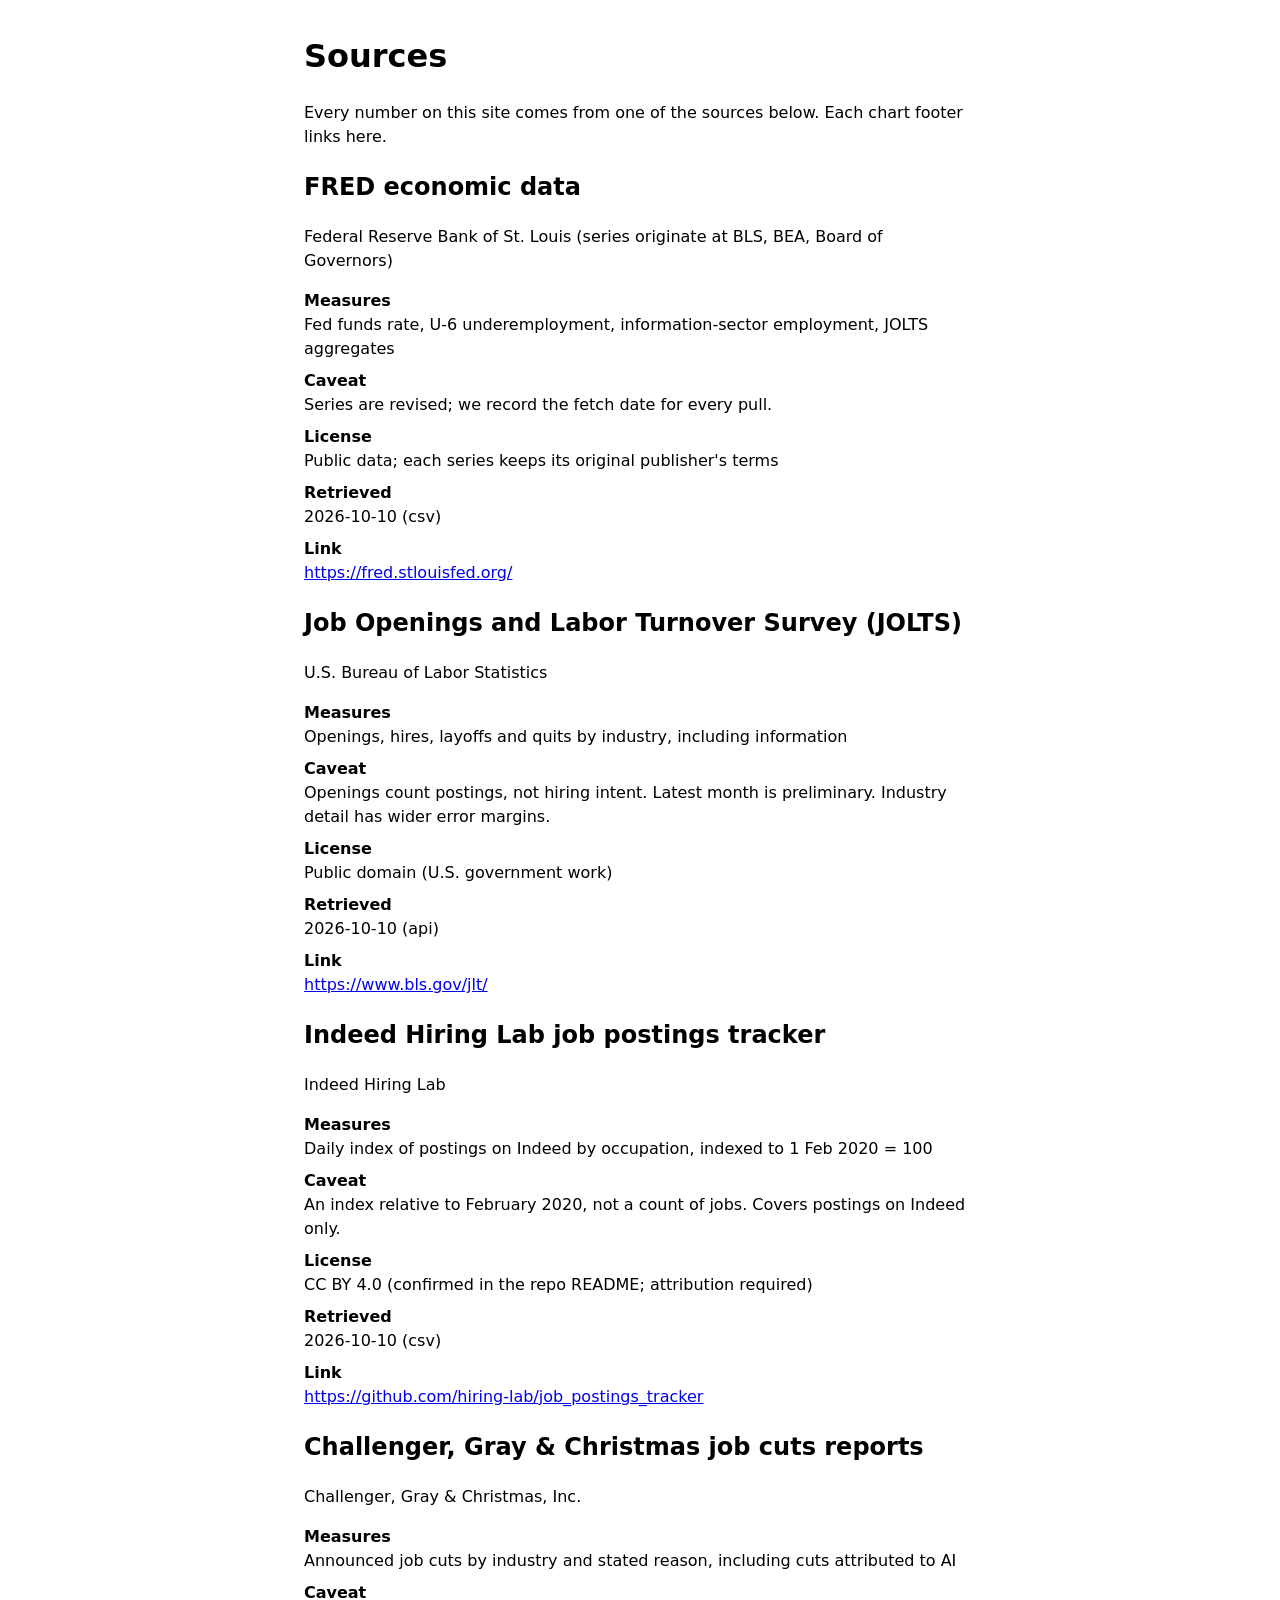
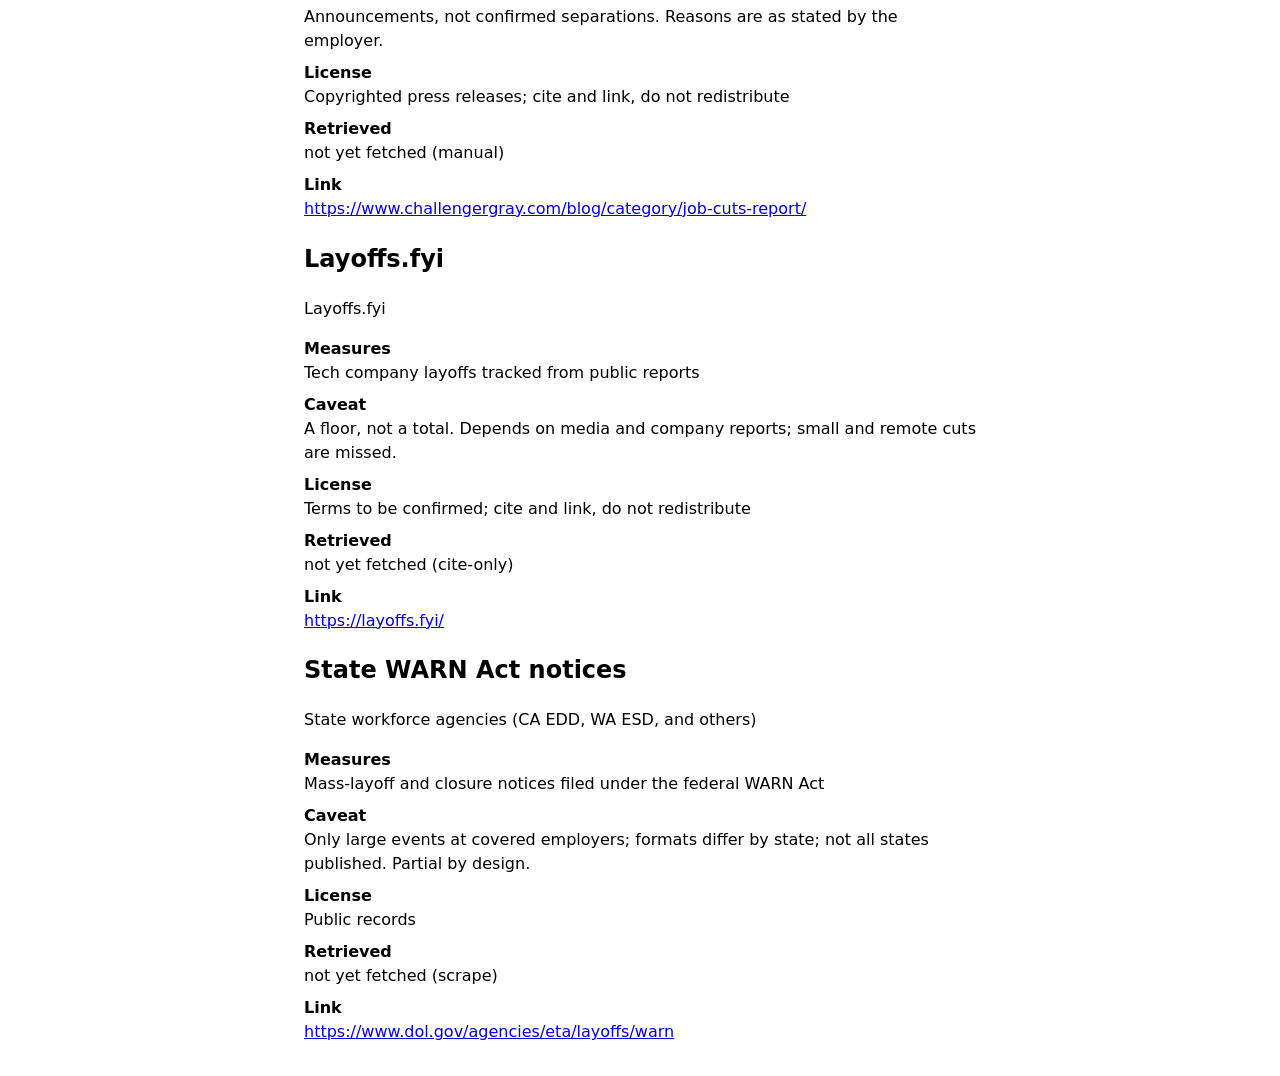
==== site/sources.html @ e529e1a3 "Scaffold project: source registry, fetchers for FRED/BLS/Indeed, sources page builder Co-Authored-By" ====
<!doctype html>
<html lang="en"><head><meta charset="utf-8"><meta name="viewport" content="width=device-width,initial-scale=1">
<title>Sources</title><link rel="stylesheet" href="assets/style.css"></head>
<body><main><h1>Sources</h1>
<p>Every number on this site comes from one of the sources below. Each chart footer links here.</p>
<article id="fred">
  <h2>FRED economic data</h2>
  <p class="pub">Federal Reserve Bank of St. Louis (series originate at BLS, BEA, Board of Governors)</p>
  <dl>
    <dt>Measures</dt><dd>Fed funds rate, U-6 underemployment, information-sector employment, JOLTS aggregates</dd>
    <dt>Caveat</dt><dd>Series are revised; we record the fetch date for every pull.</dd>
    <dt>License</dt><dd>Public data; each series keeps its original publisher&#x27;s terms</dd>
    <dt>Retrieved</dt><dd>2026-10-10 (csv)</dd>
    <dt>Link</dt><dd><a href="https://fred.stlouisfed.org/">https://fred.stlouisfed.org/</a></dd>
  </dl>
</article><article id="bls_jolts">
  <h2>Job Openings and Labor Turnover Survey (JOLTS)</h2>
  <p class="pub">U.S. Bureau of Labor Statistics</p>
  <dl>
    <dt>Measures</dt><dd>Openings, hires, layoffs and quits by industry, including information</dd>
    <dt>Caveat</dt><dd>Openings count postings, not hiring intent. Latest month is preliminary. Industry detail has wider error margins.</dd>
    <dt>License</dt><dd>Public domain (U.S. government work)</dd>
    <dt>Retrieved</dt><dd>2026-10-10 (api)</dd>
    <dt>Link</dt><dd><a href="https://www.bls.gov/jlt/">https://www.bls.gov/jlt/</a></dd>
  </dl>
</article><article id="indeed_hl">
  <h2>Indeed Hiring Lab job postings tracker</h2>
  <p class="pub">Indeed Hiring Lab</p>
  <dl>
    <dt>Measures</dt><dd>Daily index of postings on Indeed by occupation, indexed to 1 Feb 2020 = 100</dd>
    <dt>Caveat</dt><dd>An index relative to February 2020, not a count of jobs. Covers postings on Indeed only.</dd>
    <dt>License</dt><dd>CC BY 4.0 (confirmed in the repo README; attribution required)</dd>
    <dt>Retrieved</dt><dd>2026-10-10 (csv)</dd>
    <dt>Link</dt><dd><a href="https://github.com/hiring-lab/job_postings_tracker">https://github.com/hiring-lab/job_postings_tracker</a></dd>
  </dl>
</article><article id="challenger">
  <h2>Challenger, Gray &amp; Christmas job cuts reports</h2>
  <p class="pub">Challenger, Gray &amp; Christmas, Inc.</p>
  <dl>
    <dt>Measures</dt><dd>Announced job cuts by industry and stated reason, including cuts attributed to AI</dd>
    <dt>Caveat</dt><dd>Announcements, not confirmed separations. Reasons are as stated by the employer.</dd>
    <dt>License</dt><dd>Copyrighted press releases; cite and link, do not redistribute</dd>
    <dt>Retrieved</dt><dd>not yet fetched (manual)</dd>
    <dt>Link</dt><dd><a href="https://www.challengergray.com/blog/category/job-cuts-report/">https://www.challengergray.com/blog/category/job-cuts-report/</a></dd>
  </dl>
</article><article id="layoffs_fyi">
  <h2>Layoffs.fyi</h2>
  <p class="pub">Layoffs.fyi</p>
  <dl>
    <dt>Measures</dt><dd>Tech company layoffs tracked from public reports</dd>
    <dt>Caveat</dt><dd>A floor, not a total. Depends on media and company reports; small and remote cuts are missed.</dd>
    <dt>License</dt><dd>Terms to be confirmed; cite and link, do not redistribute</dd>
    <dt>Retrieved</dt><dd>not yet fetched (cite-only)</dd>
    <dt>Link</dt><dd><a href="https://layoffs.fyi/">https://layoffs.fyi/</a></dd>
  </dl>
</article><article id="warn_states">
  <h2>State WARN Act notices</h2>
  <p class="pub">State workforce agencies (CA EDD, WA ESD, and others)</p>
  <dl>
    <dt>Measures</dt><dd>Mass-layoff and closure notices filed under the federal WARN Act</dd>
    <dt>Caveat</dt><dd>Only large events at covered employers; formats differ by state; not all states published. Partial by design.</dd>
    <dt>License</dt><dd>Public records</dd>
    <dt>Retrieved</dt><dd>not yet fetched (scrape)</dd>
    <dt>Link</dt><dd><a href="https://www.dol.gov/agencies/eta/layoffs/warn">https://www.dol.gov/agencies/eta/layoffs/warn</a></dd>
  </dl>
</article>
</main></body></html>
---- site/assets/style.css ----
body{font:16px/1.5 system-ui;max-width:42rem;margin:2rem auto;padding:0 1rem}dt{font-weight:600;margin-top:.5rem}dd{margin:0}
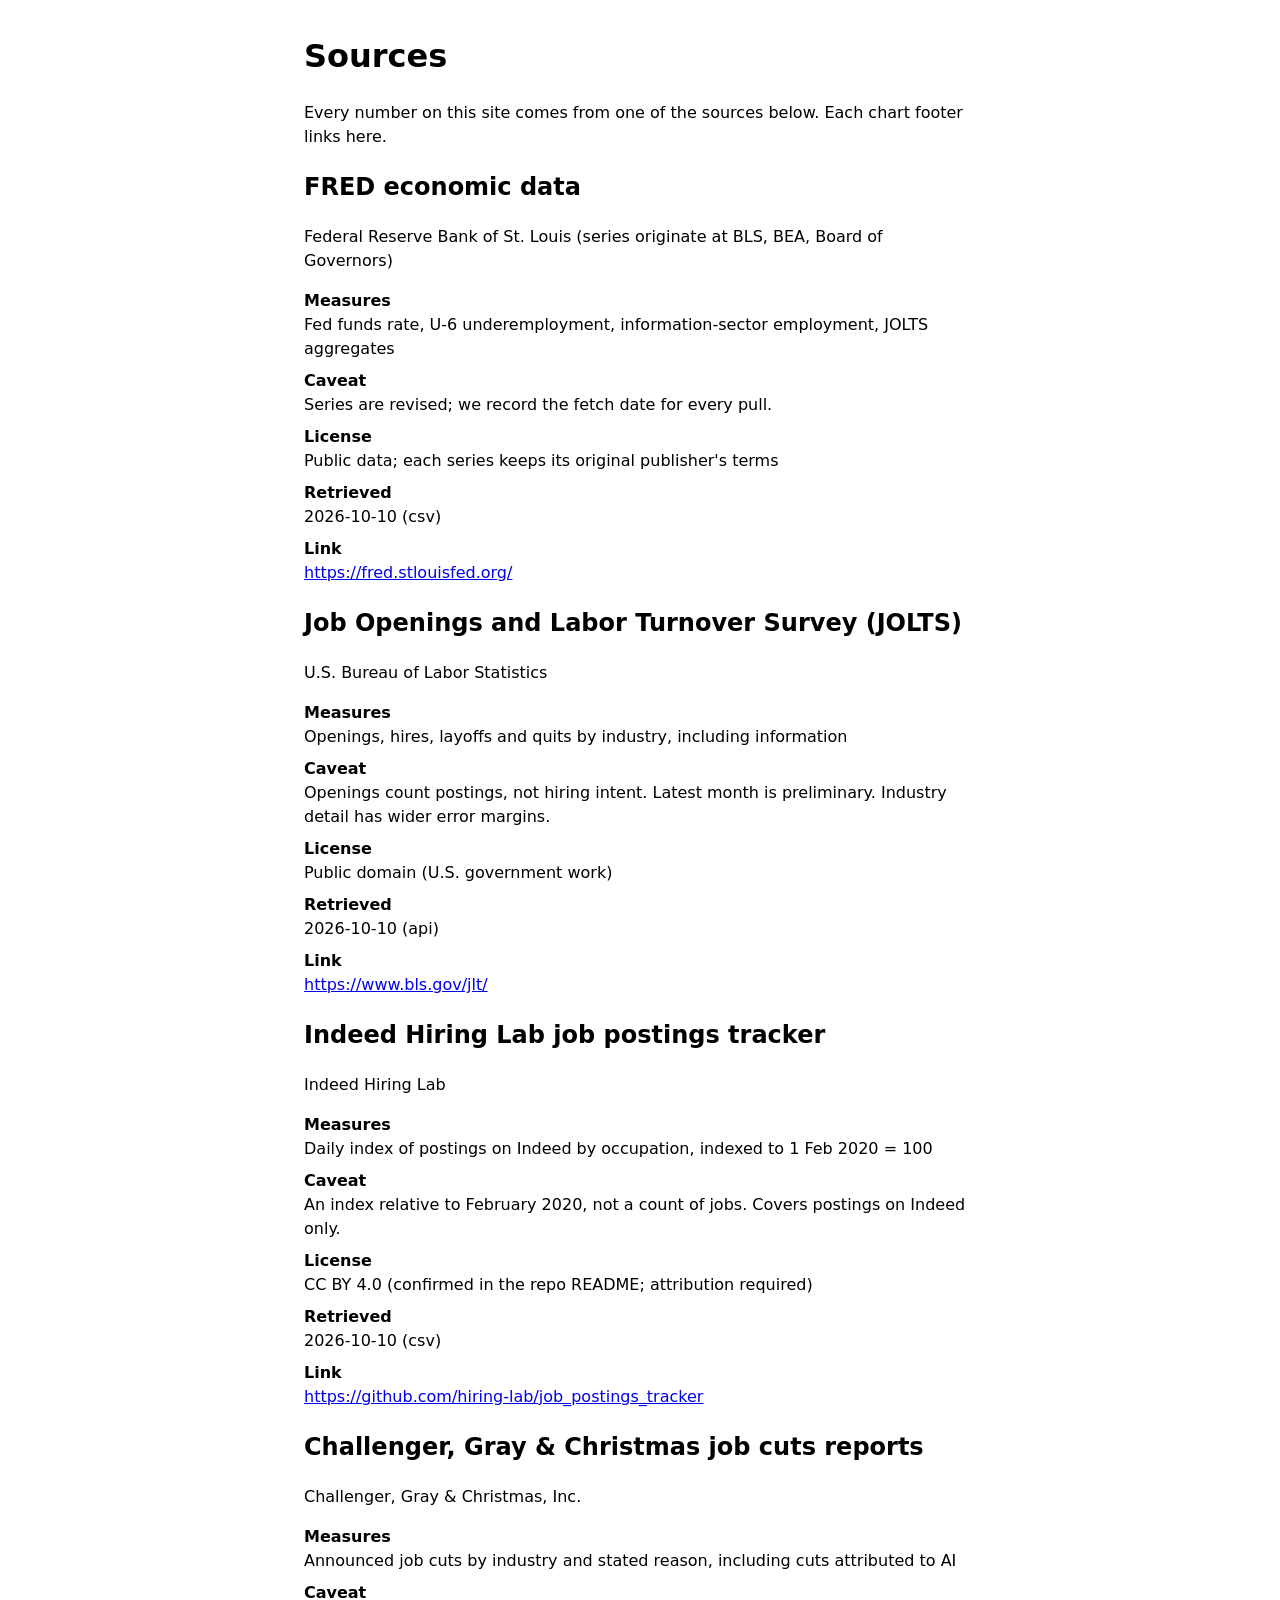
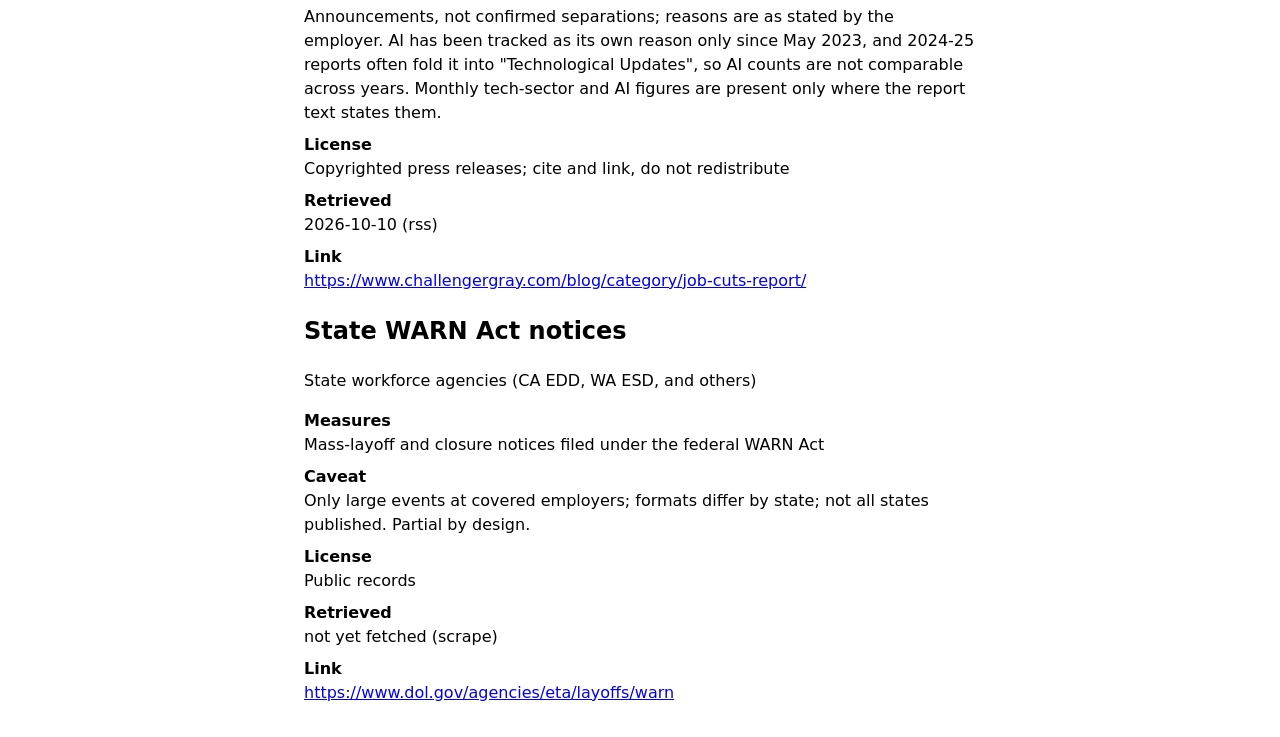
==== commit fce9404f: "Complete Challenger monthly totals 2020-2026, drop Layoffs.fyi Co-Authored-By: Claude Sonnet 5.5 <no" ====
--- a/site/sources.html
+++ b/site/sources.html
@@ -38,20 +38,10 @@
   <p class="pub">Challenger, Gray &amp; Christmas, Inc.</p>
   <dl>
     <dt>Measures</dt><dd>Announced job cuts by industry and stated reason, including cuts attributed to AI</dd>
-    <dt>Caveat</dt><dd>Announcements, not confirmed separations. Reasons are as stated by the employer.</dd>
+    <dt>Caveat</dt><dd>Announcements, not confirmed separations; reasons are as stated by the employer. AI has been tracked as its own reason only since May 2023, and 2024-25 reports often fold it into &quot;Technological Updates&quot;, so AI counts are not comparable across years. Monthly tech-sector and AI figures are present only where the report text states them.</dd>
     <dt>License</dt><dd>Copyrighted press releases; cite and link, do not redistribute</dd>
-    <dt>Retrieved</dt><dd>not yet fetched (manual)</dd>
+    <dt>Retrieved</dt><dd>2026-10-10 (rss)</dd>
     <dt>Link</dt><dd><a href="https://www.challengergray.com/blog/category/job-cuts-report/">https://www.challengergray.com/blog/category/job-cuts-report/</a></dd>
-  </dl>
-</article><article id="layoffs_fyi">
-  <h2>Layoffs.fyi</h2>
-  <p class="pub">Layoffs.fyi</p>
-  <dl>
-    <dt>Measures</dt><dd>Tech company layoffs tracked from public reports</dd>
-    <dt>Caveat</dt><dd>A floor, not a total. Depends on media and company reports; small and remote cuts are missed.</dd>
-    <dt>License</dt><dd>Terms to be confirmed; cite and link, do not redistribute</dd>
-    <dt>Retrieved</dt><dd>not yet fetched (cite-only)</dd>
-    <dt>Link</dt><dd><a href="https://layoffs.fyi/">https://layoffs.fyi/</a></dd>
   </dl>
 </article><article id="warn_states">
   <h2>State WARN Act notices</h2>
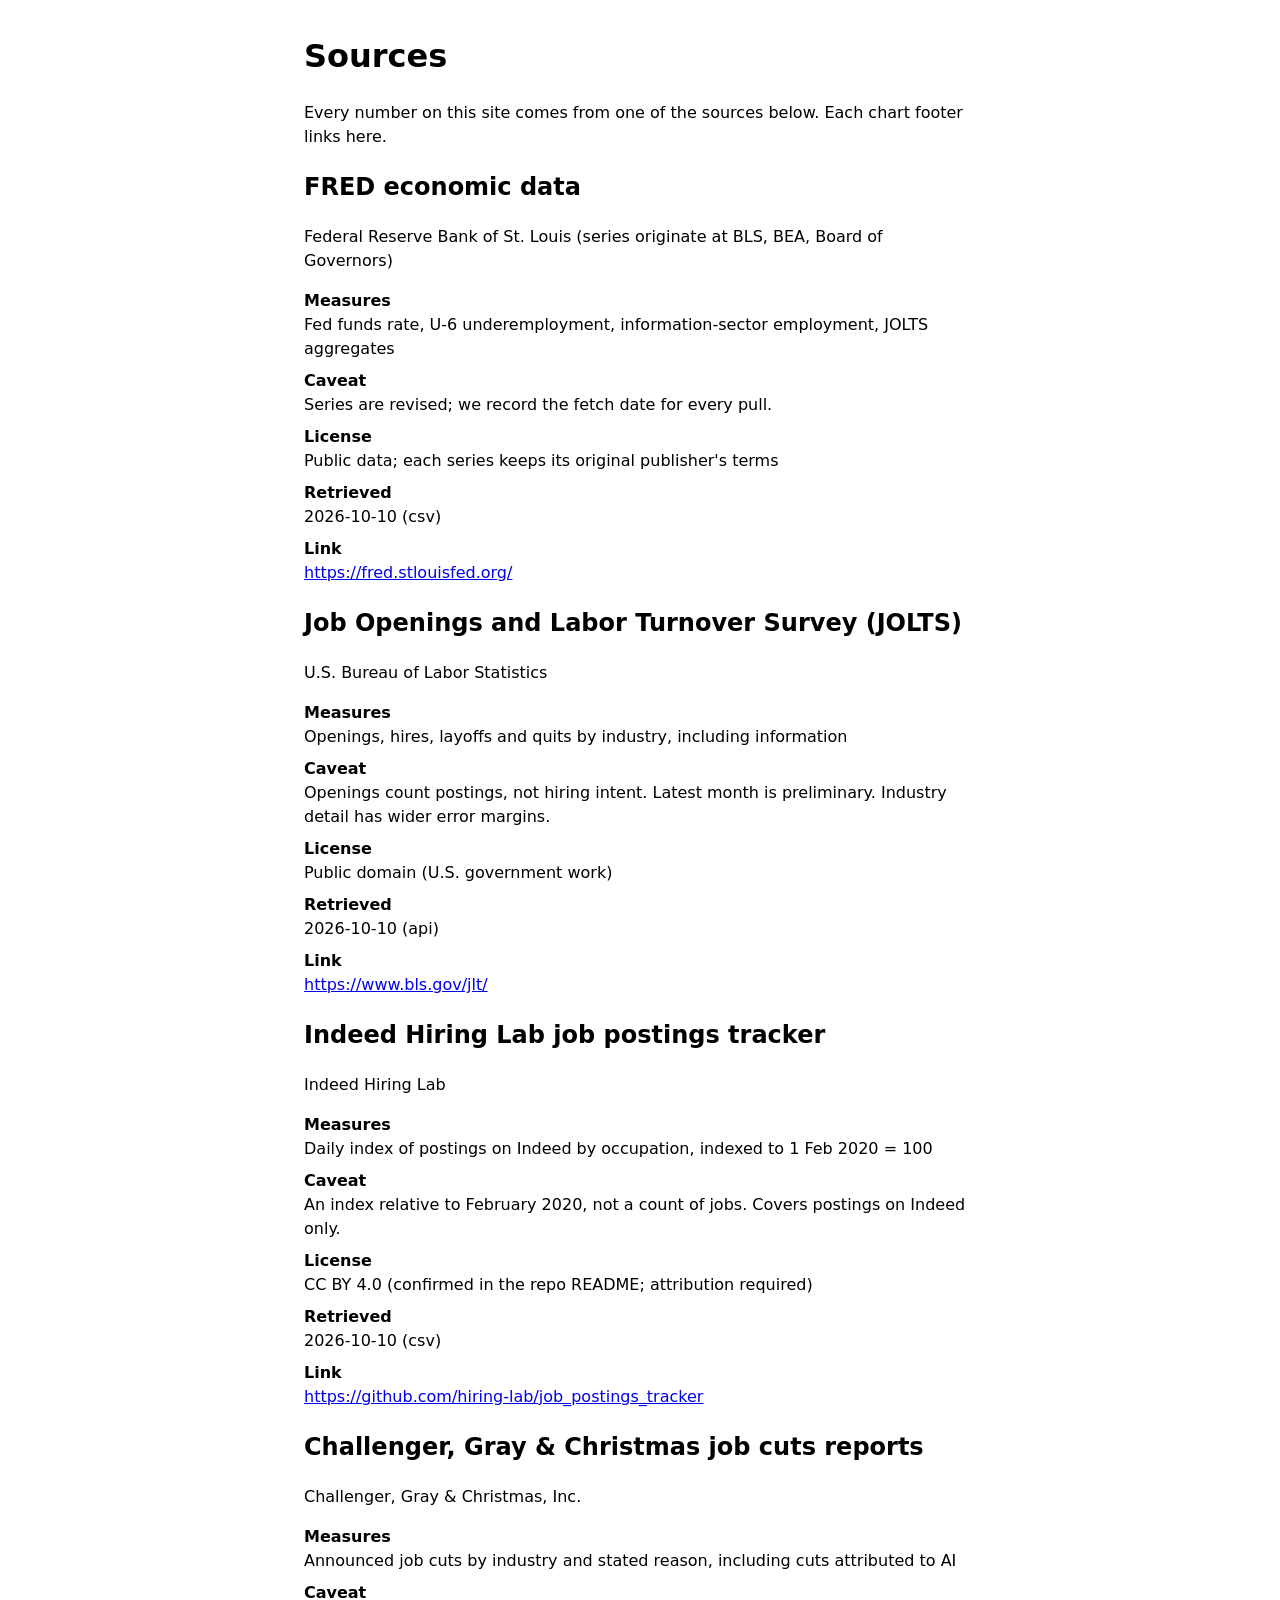
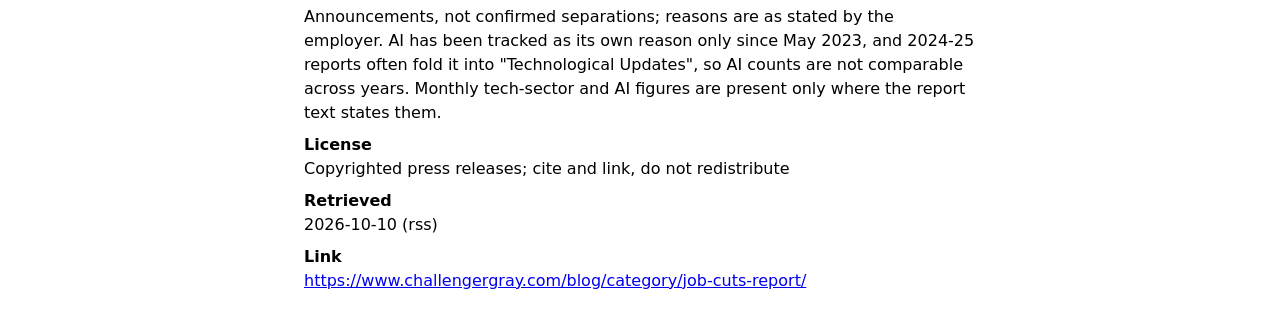
==== commit bd4294f4: "Drop WARN from the registry for now Co-Authored-By: Claude Sonnet 5.5 <noreply@anthropic.com>" ====
--- a/site/sources.html
+++ b/site/sources.html
@@ -43,15 +43,5 @@
     <dt>Retrieved</dt><dd>2026-10-10 (rss)</dd>
     <dt>Link</dt><dd><a href="https://www.challengergray.com/blog/category/job-cuts-report/">https://www.challengergray.com/blog/category/job-cuts-report/</a></dd>
   </dl>
-</article><article id="warn_states">
-  <h2>State WARN Act notices</h2>
-  <p class="pub">State workforce agencies (CA EDD, WA ESD, and others)</p>
-  <dl>
-    <dt>Measures</dt><dd>Mass-layoff and closure notices filed under the federal WARN Act</dd>
-    <dt>Caveat</dt><dd>Only large events at covered employers; formats differ by state; not all states published. Partial by design.</dd>
-    <dt>License</dt><dd>Public records</dd>
-    <dt>Retrieved</dt><dd>not yet fetched (scrape)</dd>
-    <dt>Link</dt><dd><a href="https://www.dol.gov/agencies/eta/layoffs/warn">https://www.dol.gov/agencies/eta/layoffs/warn</a></dd>
-  </dl>
 </article>
 </main></body></html>
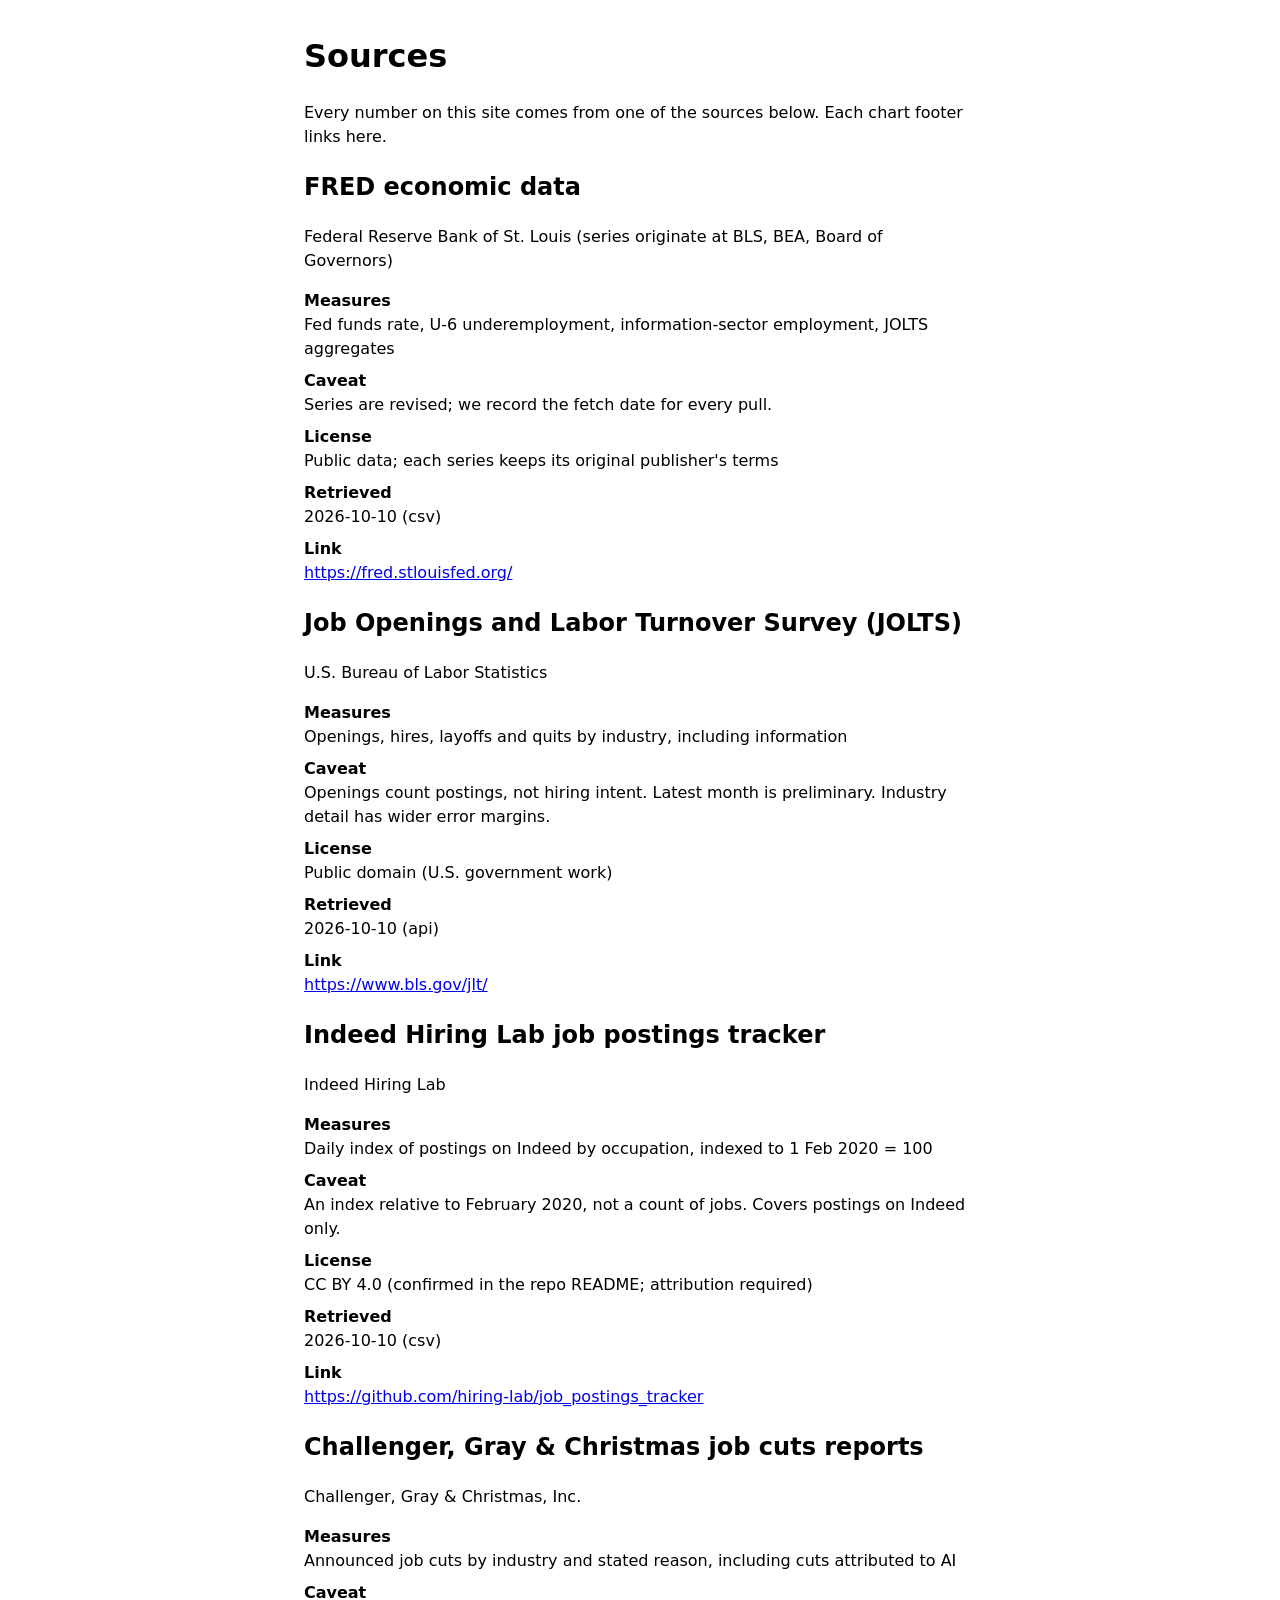
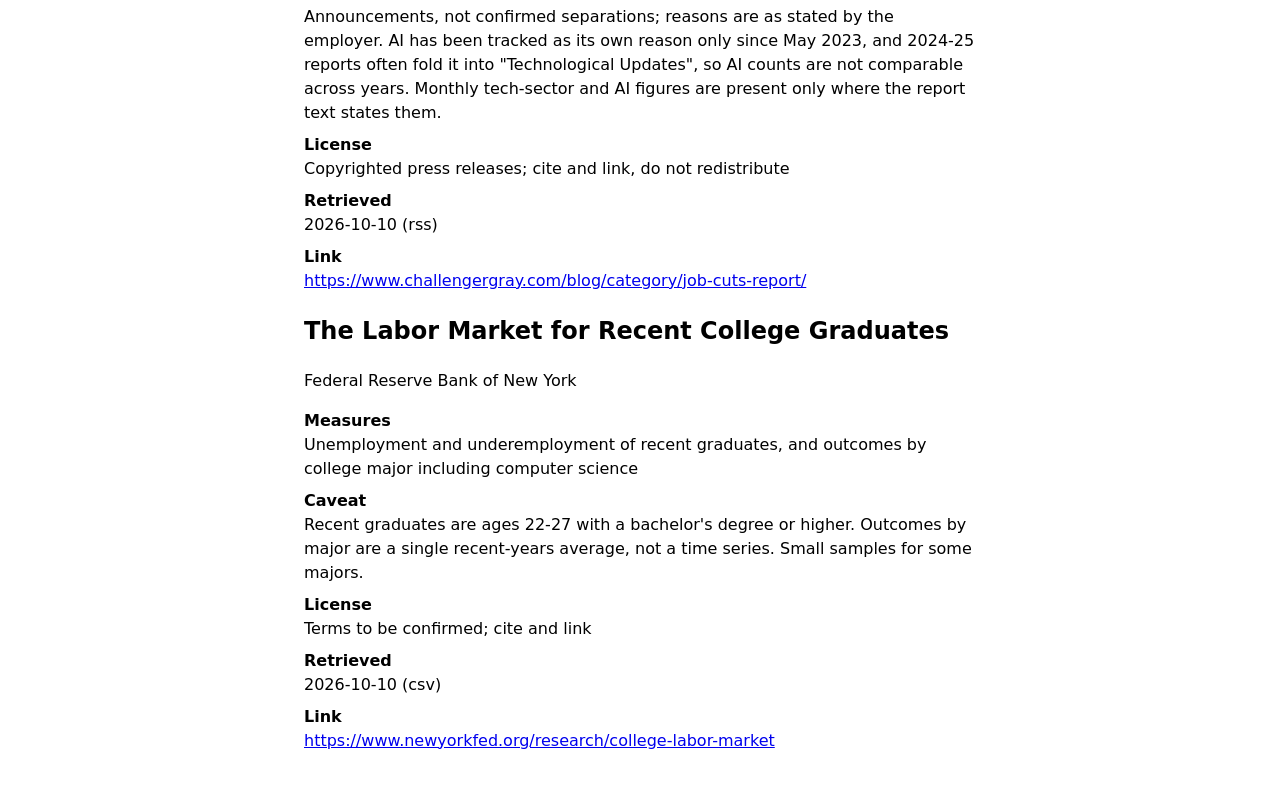
==== commit 6779acac: "Add tech employment, labor-force and NY Fed graduate sources Co-Authored-By: Claude Sonnet 5.5 <nore" ====
--- a/site/sources.html
+++ b/site/sources.html
@@ -43,5 +43,15 @@
     <dt>Retrieved</dt><dd>2026-10-10 (rss)</dd>
     <dt>Link</dt><dd><a href="https://www.challengergray.com/blog/category/job-cuts-report/">https://www.challengergray.com/blog/category/job-cuts-report/</a></dd>
   </dl>
+</article><article id="nyfed_college">
+  <h2>The Labor Market for Recent College Graduates</h2>
+  <p class="pub">Federal Reserve Bank of New York</p>
+  <dl>
+    <dt>Measures</dt><dd>Unemployment and underemployment of recent graduates, and outcomes by college major including computer science</dd>
+    <dt>Caveat</dt><dd>Recent graduates are ages 22-27 with a bachelor&#x27;s degree or higher. Outcomes by major are a single recent-years average, not a time series. Small samples for some majors.</dd>
+    <dt>License</dt><dd>Terms to be confirmed; cite and link</dd>
+    <dt>Retrieved</dt><dd>2026-10-10 (csv)</dd>
+    <dt>Link</dt><dd><a href="https://www.newyorkfed.org/research/college-labor-market">https://www.newyorkfed.org/research/college-labor-market</a></dd>
+  </dl>
 </article>
 </main></body></html>
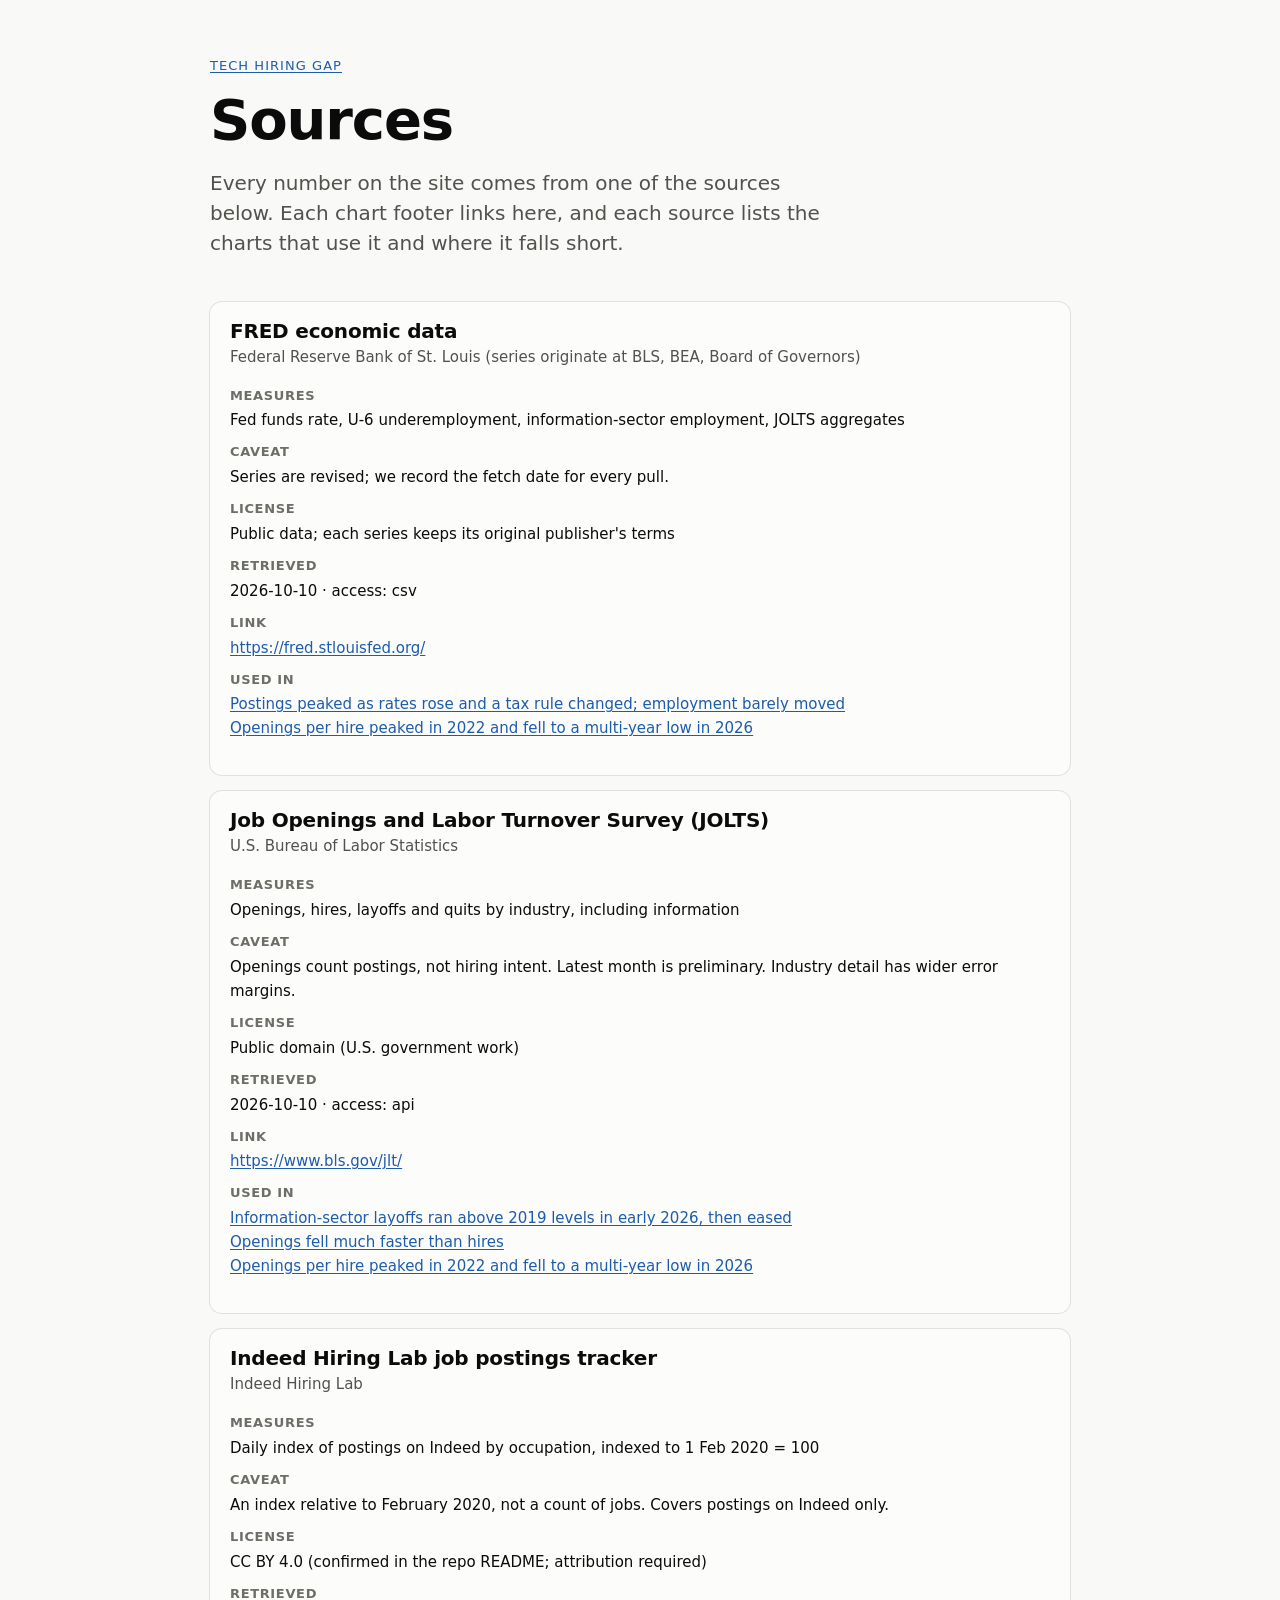
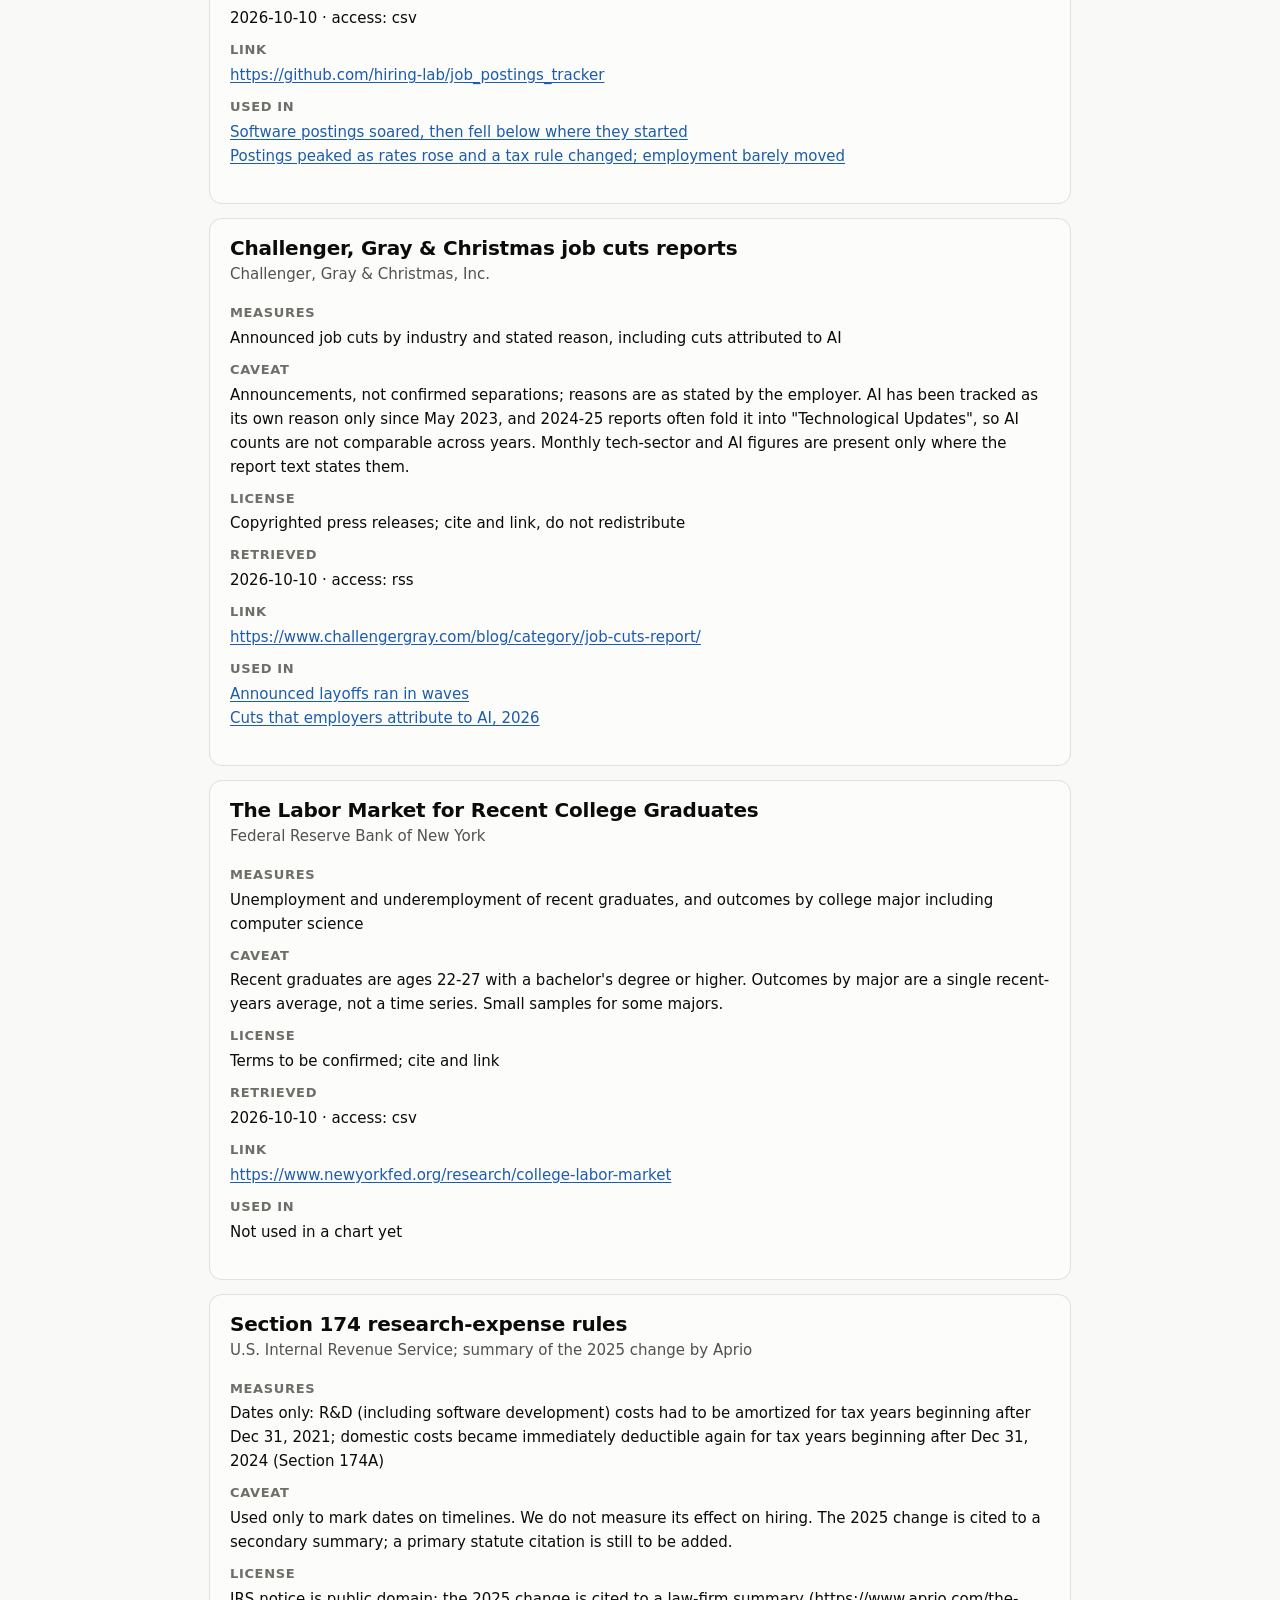
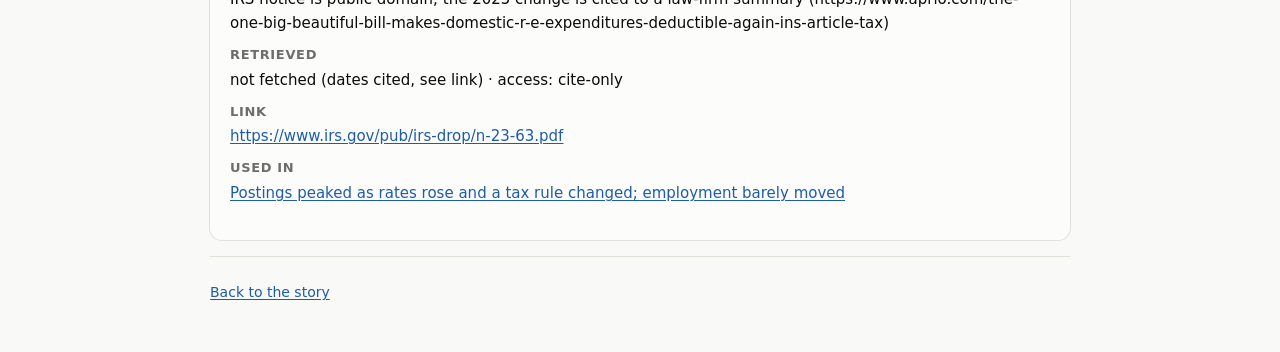
==== commit 6effa0f7: "Build story site: chapters 1-4 with charts, sources page, derived data pipeline Co-Authored-By: Clau" ====
--- a/site/sources.html
+++ b/site/sources.html
@@ -1,8 +1,10 @@
 <!doctype html>
 <html lang="en"><head><meta charset="utf-8"><meta name="viewport" content="width=device-width,initial-scale=1">
-<title>Sources</title><link rel="stylesheet" href="assets/style.css"></head>
-<body><main><h1>Sources</h1>
-<p>Every number on this site comes from one of the sources below. Each chart footer links here.</p>
+<title>Sources</title><link rel="icon" href="data:,"><link rel="stylesheet" href="assets/style.css"></head>
+<body><div class="wrap">
+<header class="mast"><p class="eyebrow"><a href="index.html">Tech Hiring Gap</a></p><h1>Sources</h1>
+<p class="dek">Every number on the site comes from one of the sources below. Each chart footer links here, and each source lists the charts that use it and where it falls short.</p></header>
+<main class="srcs">
 <article id="fred">
   <h2>FRED economic data</h2>
   <p class="pub">Federal Reserve Bank of St. Louis (series originate at BLS, BEA, Board of Governors)</p>
@@ -10,8 +12,9 @@
     <dt>Measures</dt><dd>Fed funds rate, U-6 underemployment, information-sector employment, JOLTS aggregates</dd>
     <dt>Caveat</dt><dd>Series are revised; we record the fetch date for every pull.</dd>
     <dt>License</dt><dd>Public data; each series keeps its original publisher&#x27;s terms</dd>
-    <dt>Retrieved</dt><dd>2026-10-10 (csv)</dd>
+    <dt>Retrieved</dt><dd>2026-10-10 · access: csv</dd>
     <dt>Link</dt><dd><a href="https://fred.stlouisfed.org/">https://fred.stlouisfed.org/</a></dd>
+    <dt>Used in</dt><dd class="used-in"><a href="index.html#fig-turn">Postings peaked as rates rose and a tax rule changed; employment barely moved</a><br><a href="index.html#fig-gap-ratio">Openings per hire peaked in 2022 and fell to a multi-year low in 2026</a></dd>
   </dl>
 </article><article id="bls_jolts">
   <h2>Job Openings and Labor Turnover Survey (JOLTS)</h2>
@@ -20,8 +23,9 @@
     <dt>Measures</dt><dd>Openings, hires, layoffs and quits by industry, including information</dd>
     <dt>Caveat</dt><dd>Openings count postings, not hiring intent. Latest month is preliminary. Industry detail has wider error margins.</dd>
     <dt>License</dt><dd>Public domain (U.S. government work)</dd>
-    <dt>Retrieved</dt><dd>2026-10-10 (api)</dd>
+    <dt>Retrieved</dt><dd>2026-10-10 · access: api</dd>
     <dt>Link</dt><dd><a href="https://www.bls.gov/jlt/">https://www.bls.gov/jlt/</a></dd>
+    <dt>Used in</dt><dd class="used-in"><a href="index.html#fig-layoffs">Information-sector layoffs ran above 2019 levels in early 2026, then eased</a><br><a href="index.html#fig-gap-levels">Openings fell much faster than hires</a><br><a href="index.html#fig-gap-ratio">Openings per hire peaked in 2022 and fell to a multi-year low in 2026</a></dd>
   </dl>
 </article><article id="indeed_hl">
   <h2>Indeed Hiring Lab job postings tracker</h2>
@@ -30,8 +34,9 @@
     <dt>Measures</dt><dd>Daily index of postings on Indeed by occupation, indexed to 1 Feb 2020 = 100</dd>
     <dt>Caveat</dt><dd>An index relative to February 2020, not a count of jobs. Covers postings on Indeed only.</dd>
     <dt>License</dt><dd>CC BY 4.0 (confirmed in the repo README; attribution required)</dd>
-    <dt>Retrieved</dt><dd>2026-10-10 (csv)</dd>
+    <dt>Retrieved</dt><dd>2026-10-10 · access: csv</dd>
     <dt>Link</dt><dd><a href="https://github.com/hiring-lab/job_postings_tracker">https://github.com/hiring-lab/job_postings_tracker</a></dd>
+    <dt>Used in</dt><dd class="used-in"><a href="index.html#fig-postings">Software postings soared, then fell below where they started</a><br><a href="index.html#fig-turn">Postings peaked as rates rose and a tax rule changed; employment barely moved</a></dd>
   </dl>
 </article><article id="challenger">
   <h2>Challenger, Gray &amp; Christmas job cuts reports</h2>
@@ -40,8 +45,9 @@
     <dt>Measures</dt><dd>Announced job cuts by industry and stated reason, including cuts attributed to AI</dd>
     <dt>Caveat</dt><dd>Announcements, not confirmed separations; reasons are as stated by the employer. AI has been tracked as its own reason only since May 2023, and 2024-25 reports often fold it into &quot;Technological Updates&quot;, so AI counts are not comparable across years. Monthly tech-sector and AI figures are present only where the report text states them.</dd>
     <dt>License</dt><dd>Copyrighted press releases; cite and link, do not redistribute</dd>
-    <dt>Retrieved</dt><dd>2026-10-10 (rss)</dd>
+    <dt>Retrieved</dt><dd>2026-10-10 · access: rss</dd>
     <dt>Link</dt><dd><a href="https://www.challengergray.com/blog/category/job-cuts-report/">https://www.challengergray.com/blog/category/job-cuts-report/</a></dd>
+    <dt>Used in</dt><dd class="used-in"><a href="index.html#fig-cuts">Announced layoffs ran in waves</a><br><a href="index.html#fig-ai">Cuts that employers attribute to AI, 2026</a></dd>
   </dl>
 </article><article id="nyfed_college">
   <h2>The Labor Market for Recent College Graduates</h2>
@@ -50,8 +56,22 @@
     <dt>Measures</dt><dd>Unemployment and underemployment of recent graduates, and outcomes by college major including computer science</dd>
     <dt>Caveat</dt><dd>Recent graduates are ages 22-27 with a bachelor&#x27;s degree or higher. Outcomes by major are a single recent-years average, not a time series. Small samples for some majors.</dd>
     <dt>License</dt><dd>Terms to be confirmed; cite and link</dd>
-    <dt>Retrieved</dt><dd>2026-10-10 (csv)</dd>
+    <dt>Retrieved</dt><dd>2026-10-10 · access: csv</dd>
     <dt>Link</dt><dd><a href="https://www.newyorkfed.org/research/college-labor-market">https://www.newyorkfed.org/research/college-labor-market</a></dd>
+    <dt>Used in</dt><dd class="used-in">Not used in a chart yet</dd>
+  </dl>
+</article><article id="sec174">
+  <h2>Section 174 research-expense rules</h2>
+  <p class="pub">U.S. Internal Revenue Service; summary of the 2025 change by Aprio</p>
+  <dl>
+    <dt>Measures</dt><dd>Dates only: R&amp;D (including software development) costs had to be amortized for tax years beginning after Dec 31, 2021; domestic costs became immediately deductible again for tax years beginning after Dec 31, 2024 (Section 174A)</dd>
+    <dt>Caveat</dt><dd>Used only to mark dates on timelines. We do not measure its effect on hiring. The 2025 change is cited to a secondary summary; a primary statute citation is still to be added.</dd>
+    <dt>License</dt><dd>IRS notice is public domain; the 2025 change is cited to a law-firm summary (https://www.aprio.com/the-one-big-beautiful-bill-makes-domestic-r-e-expenditures-deductible-again-ins-article-tax)</dd>
+    <dt>Retrieved</dt><dd>not fetched (dates cited, see link) · access: cite-only</dd>
+    <dt>Link</dt><dd><a href="https://www.irs.gov/pub/irs-drop/n-23-63.pdf">https://www.irs.gov/pub/irs-drop/n-23-63.pdf</a></dd>
+    <dt>Used in</dt><dd class="used-in"><a href="index.html#fig-turn">Postings peaked as rates rose and a tax rule changed; employment barely moved</a></dd>
   </dl>
 </article>
-</main></body></html>+</main>
+<footer><a href="index.html">Back to the story</a></footer>
+</div></body></html>
--- a/site/assets/style.css
+++ b/site/assets/style.css
@@ -1 +1,122 @@
-body{font:16px/1.5 system-ui;max-width:42rem;margin:2rem auto;padding:0 1rem}dt{font-weight:600;margin-top:.5rem}dd{margin:0}
+/* tech-hiring-gap: shared styles for the story page and the sources page.
+   Tokens come from the dataviz skill's validated reference palette (palette.md). */
+:root {
+  color-scheme: light;
+  --page: #f9f9f7;
+  --surface: #fcfcfb;
+  --ink: #0b0b0b;
+  --ink-2: #52514e;
+  --muted: #6f6d67;        /* axis/labels; darker than the palette's #898781 so small text clears 4.5:1 */
+  --grid: #e1e0d9;
+  --axis: #c3c2b7;
+  --ring: rgba(11, 11, 11, 0.10);
+  --s1: #2a78d6;           /* categorical slot 1, blue */
+  --s2: #eb6834;           /* categorical slot 2, orange */
+  --context: #898781;      /* de-emphasis gray for comparison series */
+  --accent-text: #1c5cab;
+}
+@media (prefers-color-scheme: dark) {
+  :root:where(:not([data-theme="light"])) {
+    color-scheme: dark;
+    --page: #0d0d0d; --surface: #1a1a19; --ink: #ffffff; --ink-2: #c3c2b7; --muted: #a3a198;
+    --grid: #2c2c2a; --axis: #383835; --ring: rgba(255, 255, 255, 0.10);
+    --s1: #3987e5; --s2: #d95926; --context: #898781; --accent-text: #86b6ef;
+  }
+}
+:root[data-theme="dark"] {
+  color-scheme: dark;
+  --page: #0d0d0d; --surface: #1a1a19; --ink: #ffffff; --ink-2: #c3c2b7; --muted: #a3a198;
+  --grid: #2c2c2a; --axis: #383835; --ring: rgba(255, 255, 255, 0.10);
+  --s1: #3987e5; --s2: #d95926; --context: #898781; --accent-text: #86b6ef;
+}
+
+* { box-sizing: border-box; }
+html { -webkit-text-size-adjust: 100%; }
+body {
+  margin: 0; background: var(--page); color: var(--ink);
+  font: 17px/1.6 system-ui, -apple-system, "Segoe UI", sans-serif;
+}
+a { color: var(--accent-text); text-underline-offset: 2px; }
+.wrap { max-width: 900px; margin: 0 auto; padding: 0 20px; }
+.prose { max-width: 680px; }
+
+/* masthead */
+.mast { padding: 56px 0 28px; }
+.eyebrow { font-size: 13px; letter-spacing: .08em; text-transform: uppercase; color: var(--muted); margin: 0 0 14px; }
+h1 { font-size: clamp(34px, 6vw, 56px); line-height: 1.05; letter-spacing: -0.02em; margin: 0 0 18px; font-weight: 700; }
+.dek { font-size: 20px; line-height: 1.5; color: var(--ink-2); max-width: 640px; margin: 0; }
+.nav { display: flex; gap: 20px; font-size: 14px; padding: 14px 0; border-bottom: 1px solid var(--grid); }
+.nav a { color: var(--ink-2); text-decoration: none; }
+.nav a:hover { color: var(--ink); text-decoration: underline; }
+
+/* chapters */
+.chapter { padding: 56px 0 8px; border-top: 1px solid var(--grid); margin-top: 40px; }
+.chapter:first-of-type { border-top: 0; margin-top: 0; }
+.chap-num { font-size: 13px; letter-spacing: .08em; text-transform: uppercase; color: var(--muted); margin: 0 0 8px; }
+h2 { font-size: clamp(26px, 4vw, 34px); line-height: 1.15; letter-spacing: -0.01em; margin: 0 0 16px; }
+p { margin: 0 0 16px; }
+.lede { font-size: 19px; }
+.caveat { font-size: 15px; color: var(--ink-2); border-left: 3px solid var(--axis); padding: 2px 0 2px 14px; margin: 20px 0; }
+.caveat strong { color: var(--ink); }
+
+/* stat tiles */
+.kpis { display: grid; grid-template-columns: repeat(auto-fit, minmax(200px, 1fr)); gap: 12px; margin: 24px 0; }
+.tile { background: var(--surface); border-radius: 12px; padding: 16px 18px; box-shadow: 0 0 0 1px var(--ring); }
+.tile .lab { font-size: 14px; color: var(--ink-2); margin-bottom: 4px; }
+.tile .val { font-size: 34px; line-height: 1.1; font-weight: 650; letter-spacing: -0.01em; }
+.tile .sub { font-size: 13px; color: var(--muted); margin-top: 4px; }
+
+/* figures */
+figure { margin: 28px 0 8px; background: var(--surface); border-radius: 14px; padding: 18px 18px 12px; box-shadow: 0 0 0 1px var(--ring); }
+figcaption.title { font-size: 17px; font-weight: 650; margin: 0 0 2px; }
+figcaption.sub { font-size: 14px; color: var(--ink-2); margin: 0 0 12px; }
+.src { font-size: 13px; color: var(--muted); margin: 10px 0 0; }
+.src a { color: var(--muted); }
+.chart { position: relative; }
+.chart svg { display: block; width: 100%; height: auto; overflow: visible; }
+.chart svg:focus-visible { outline: 2px solid var(--s1); outline-offset: 4px; border-radius: 4px; }
+.grid { stroke: var(--grid); stroke-width: 1; }
+.axis-line { stroke: var(--axis); stroke-width: 1; }
+.ref { stroke: var(--axis); stroke-width: 1; }
+.event { stroke: var(--axis); stroke-width: 1; }
+.event-label { fill: var(--ink-2); font-size: 12px; }
+.cross { stroke: var(--axis); stroke-width: 1; }
+.tick { fill: var(--muted); font-size: 12px; font-variant-numeric: tabular-nums; }
+.end-label { fill: var(--ink); font-size: 12.5px; font-weight: 600; }
+.end-value { fill: var(--ink-2); font-size: 12px; font-weight: 400; }
+.legend { display: flex; flex-wrap: wrap; gap: 6px 18px; list-style: none; margin: 0 0 8px; padding: 0; font-size: 13.5px; color: var(--ink-2); }
+.legend li { display: flex; align-items: center; gap: 7px; }
+.key.line { display: inline-block; width: 16px; height: 3px; border-radius: 2px; }
+.tip { position: absolute; pointer-events: none; background: var(--surface); color: var(--ink); border-radius: 8px; padding: 8px 10px; font-size: 13px; box-shadow: 0 0 0 1px var(--ring), 0 6px 18px rgba(0,0,0,.14); min-width: 120px; z-index: 5; }
+.tip-title { color: var(--muted); font-size: 12px; margin-bottom: 4px; }
+.tip-row { display: flex; align-items: center; gap: 8px; line-height: 1.5; }
+.tip-row strong { font-size: 14px; font-variant-numeric: tabular-nums; }
+.tip-name { color: var(--ink-2); }
+.panels { display: grid; gap: 4px; }
+.event-key { margin: 0 0 6px; padding-left: 18px; font-size: 12.5px; color: var(--ink-2); }
+.panel-title { font-size: 13px; color: var(--ink-2); font-weight: 600; margin: 8px 0 0 52px; }
+.table-view { margin-top: 10px; font-size: 13px; }
+.table-view summary { cursor: pointer; color: var(--ink-2); }
+.table-scroll { max-height: 260px; overflow: auto; margin-top: 8px; border-radius: 8px; box-shadow: 0 0 0 1px var(--ring); }
+.table-view table { border-collapse: collapse; width: 100%; font-variant-numeric: tabular-nums; }
+.table-view th, .table-view td { padding: 5px 10px; text-align: left; border-bottom: 1px solid var(--grid); }
+.table-view td.num, .table-view th:not(:first-child) { text-align: right; }
+.table-view thead th { position: sticky; top: 0; background: var(--surface); }
+
+.next { margin: 56px 0 72px; padding: 22px 24px; border-radius: 12px; background: var(--surface); box-shadow: 0 0 0 1px var(--ring); color: var(--ink-2); }
+footer { border-top: 1px solid var(--grid); padding: 24px 0 48px; font-size: 14px; color: var(--muted); }
+
+/* sources page */
+.srcs article { background: var(--surface); border-radius: 12px; padding: 18px 20px; box-shadow: 0 0 0 1px var(--ring); margin: 16px 0; }
+.srcs h2 { font-size: 20px; margin: 0 0 2px; }
+.srcs .pub { color: var(--ink-2); margin: 0 0 10px; font-size: 15px; }
+.srcs dt { font-weight: 600; font-size: 13px; text-transform: uppercase; letter-spacing: .05em; color: var(--muted); margin-top: 10px; }
+.srcs dd { margin: 2px 0 0; font-size: 15px; word-break: break-word; }
+.used-in a { margin-right: 10px; }
+
+@media (max-width: 560px) {
+  body { font-size: 16px; }
+  .mast { padding-top: 36px; }
+  .tile .val { font-size: 28px; }
+  figure { padding: 14px 10px 10px; border-radius: 10px; }
+}
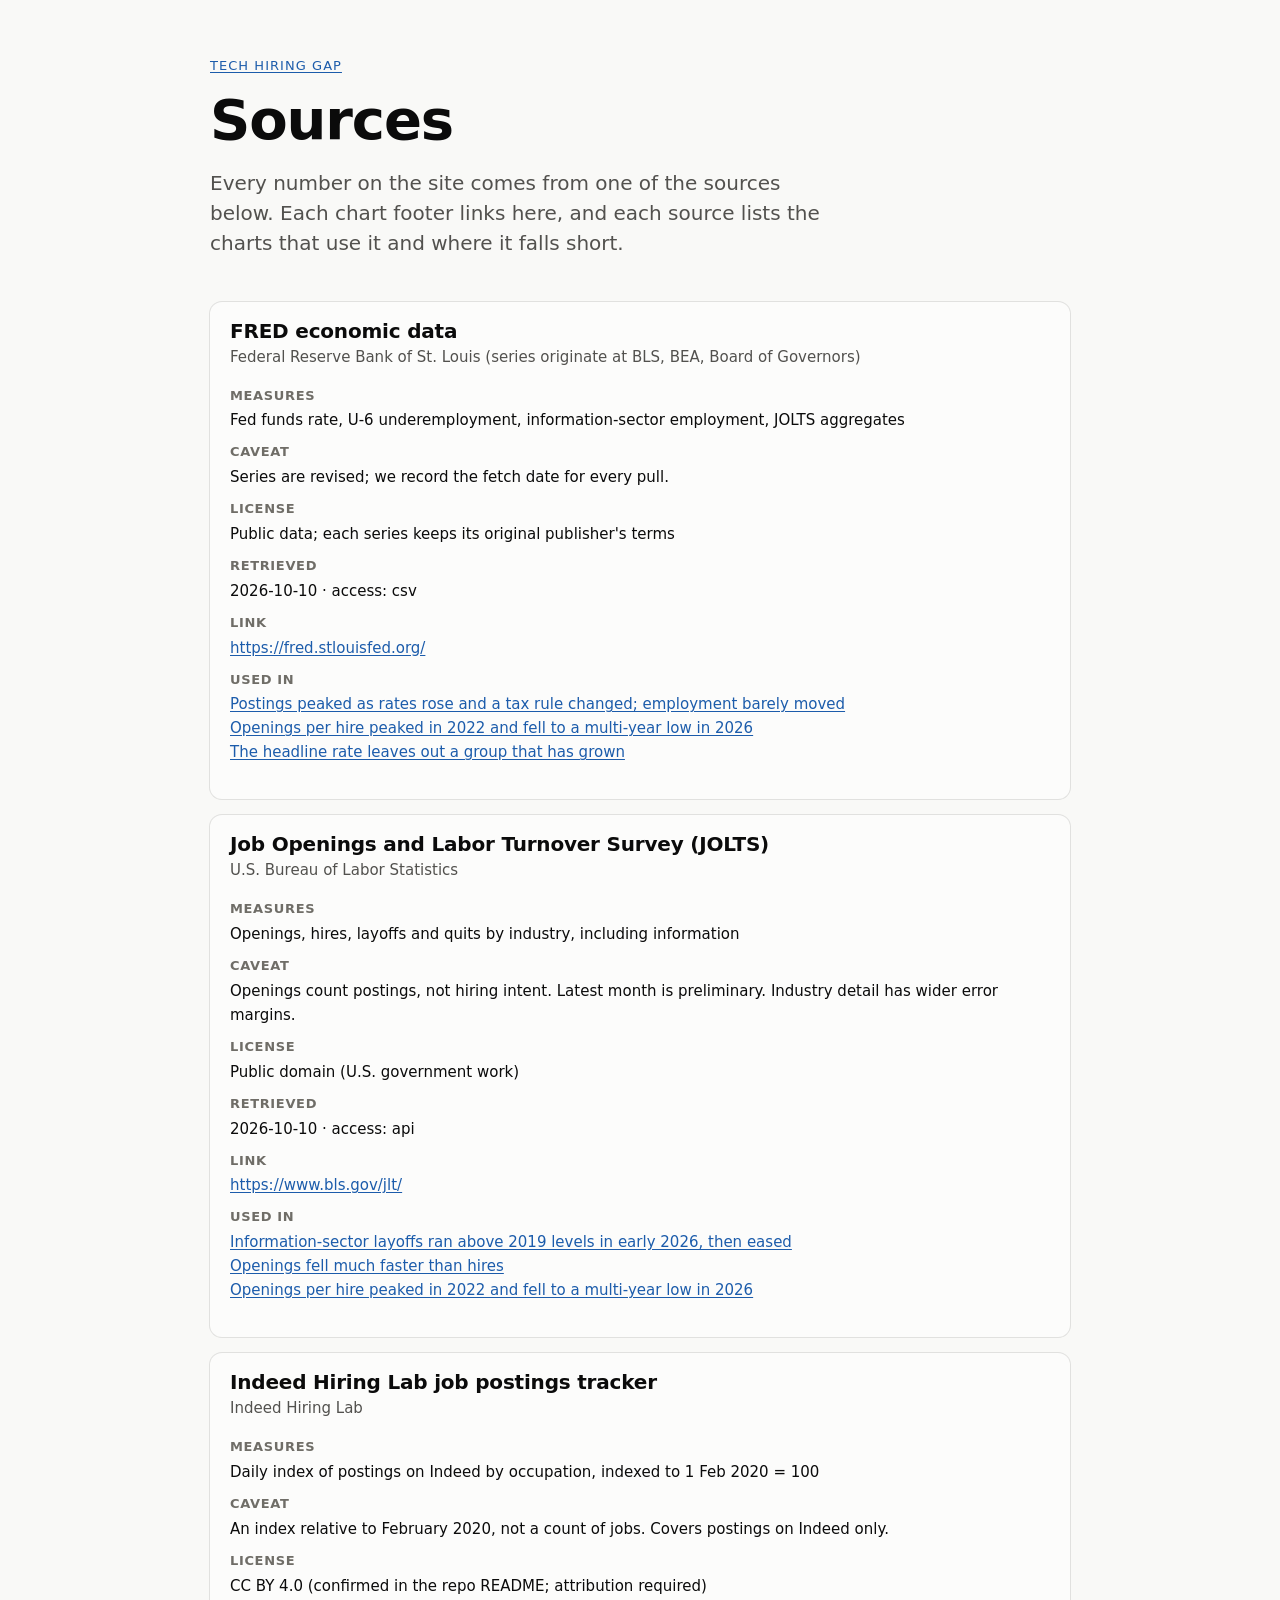
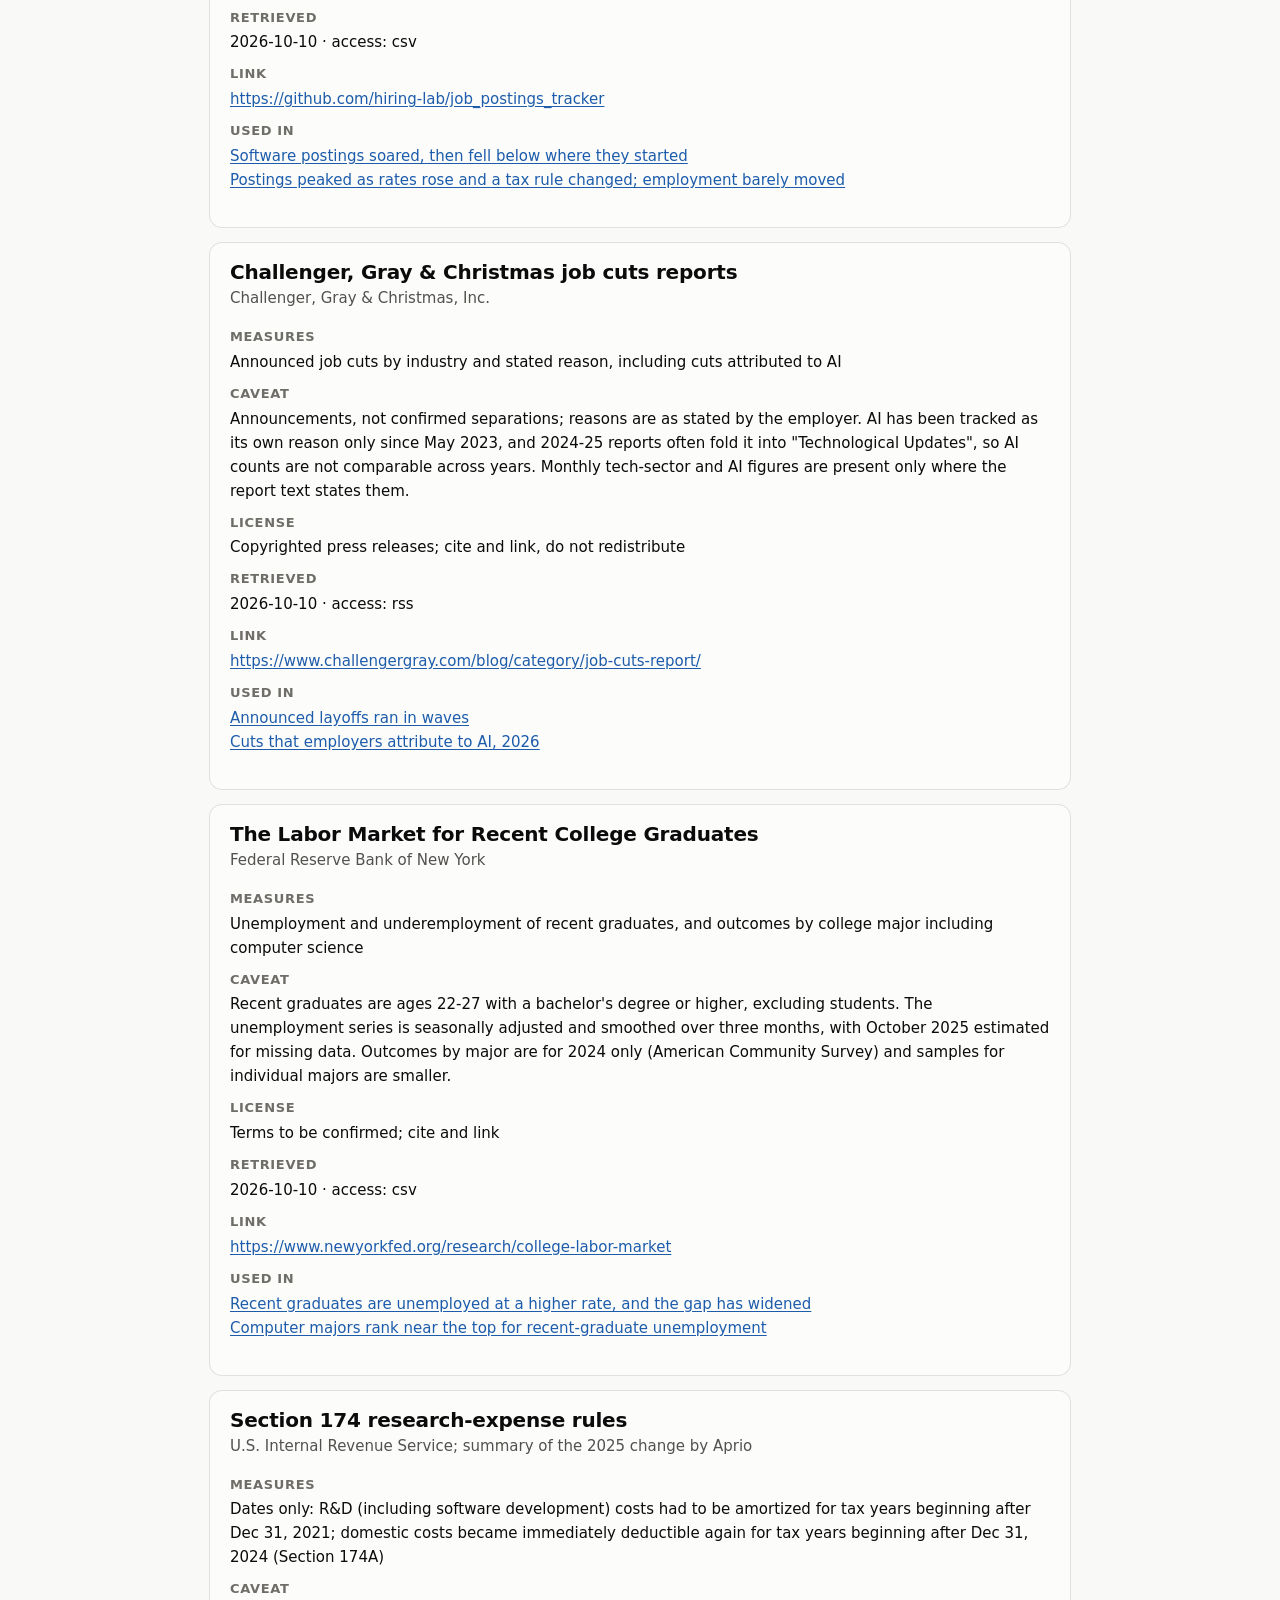
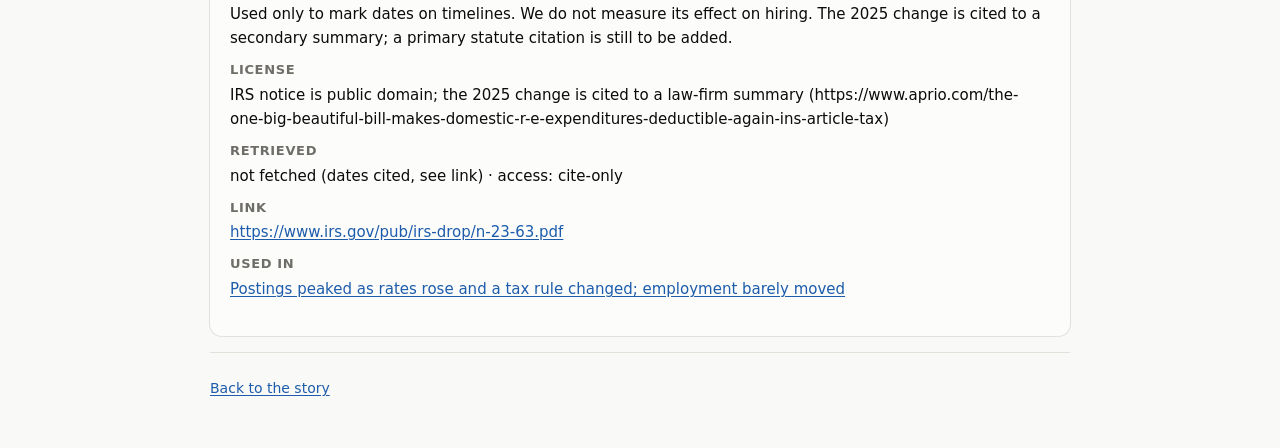
==== commit 122fe8b2: "Add chapter 5: entry-level strain, majors strip plot, broader unemployment measures Co-Authored-By: " ====
--- a/site/sources.html
+++ b/site/sources.html
@@ -14,7 +14,7 @@
     <dt>License</dt><dd>Public data; each series keeps its original publisher&#x27;s terms</dd>
     <dt>Retrieved</dt><dd>2026-10-10 · access: csv</dd>
     <dt>Link</dt><dd><a href="https://fred.stlouisfed.org/">https://fred.stlouisfed.org/</a></dd>
-    <dt>Used in</dt><dd class="used-in"><a href="index.html#fig-turn">Postings peaked as rates rose and a tax rule changed; employment barely moved</a><br><a href="index.html#fig-gap-ratio">Openings per hire peaked in 2022 and fell to a multi-year low in 2026</a></dd>
+    <dt>Used in</dt><dd class="used-in"><a href="index.html#fig-turn">Postings peaked as rates rose and a tax rule changed; employment barely moved</a><br><a href="index.html#fig-gap-ratio">Openings per hire peaked in 2022 and fell to a multi-year low in 2026</a><br><a href="index.html#fig-broad">The headline rate leaves out a group that has grown</a></dd>
   </dl>
 </article><article id="bls_jolts">
   <h2>Job Openings and Labor Turnover Survey (JOLTS)</h2>
@@ -54,11 +54,11 @@
   <p class="pub">Federal Reserve Bank of New York</p>
   <dl>
     <dt>Measures</dt><dd>Unemployment and underemployment of recent graduates, and outcomes by college major including computer science</dd>
-    <dt>Caveat</dt><dd>Recent graduates are ages 22-27 with a bachelor&#x27;s degree or higher. Outcomes by major are a single recent-years average, not a time series. Small samples for some majors.</dd>
+    <dt>Caveat</dt><dd>Recent graduates are ages 22-27 with a bachelor&#x27;s degree or higher, excluding students. The unemployment series is seasonally adjusted and smoothed over three months, with October 2025 estimated for missing data. Outcomes by major are for 2024 only (American Community Survey) and samples for individual majors are smaller.</dd>
     <dt>License</dt><dd>Terms to be confirmed; cite and link</dd>
     <dt>Retrieved</dt><dd>2026-10-10 · access: csv</dd>
     <dt>Link</dt><dd><a href="https://www.newyorkfed.org/research/college-labor-market">https://www.newyorkfed.org/research/college-labor-market</a></dd>
-    <dt>Used in</dt><dd class="used-in">Not used in a chart yet</dd>
+    <dt>Used in</dt><dd class="used-in"><a href="index.html#fig-grads">Recent graduates are unemployed at a higher rate, and the gap has widened</a><br><a href="index.html#fig-majors">Computer majors rank near the top for recent-graduate unemployment</a></dd>
   </dl>
 </article><article id="sec174">
   <h2>Section 174 research-expense rules</h2>
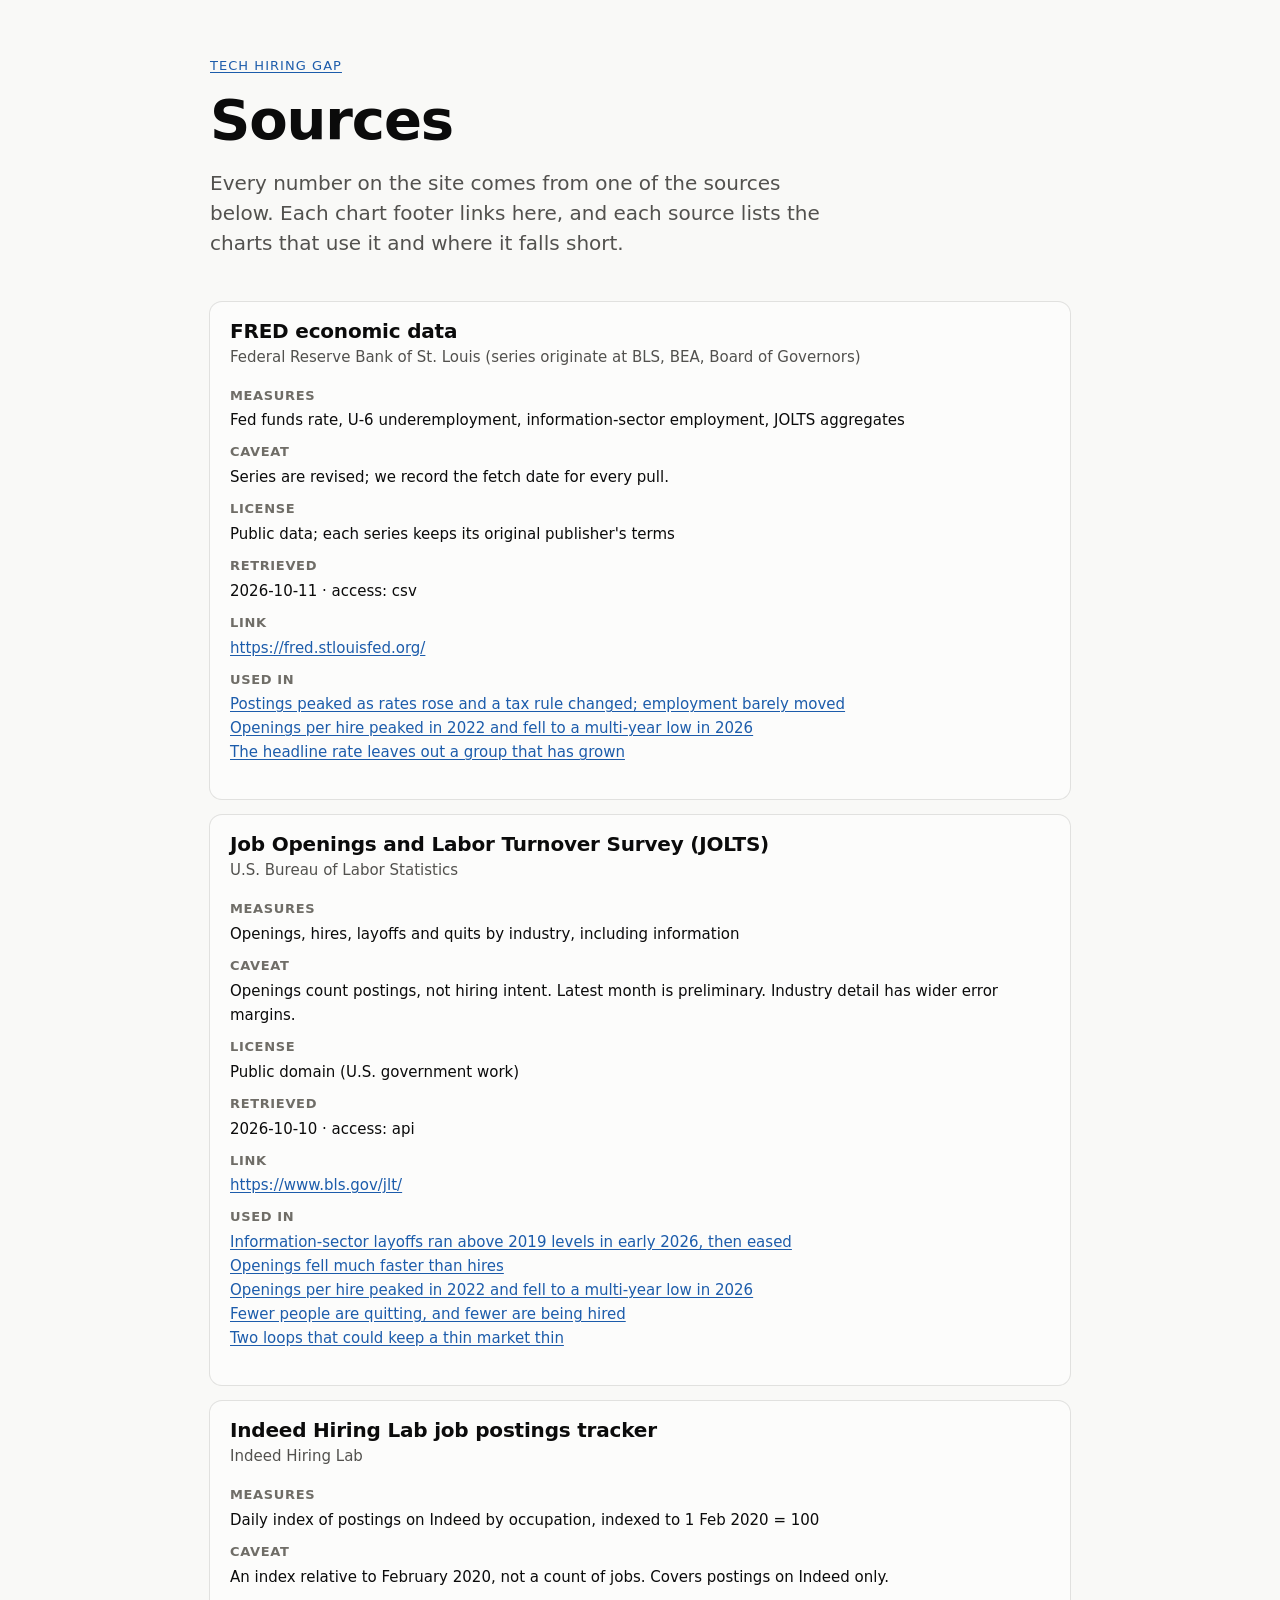
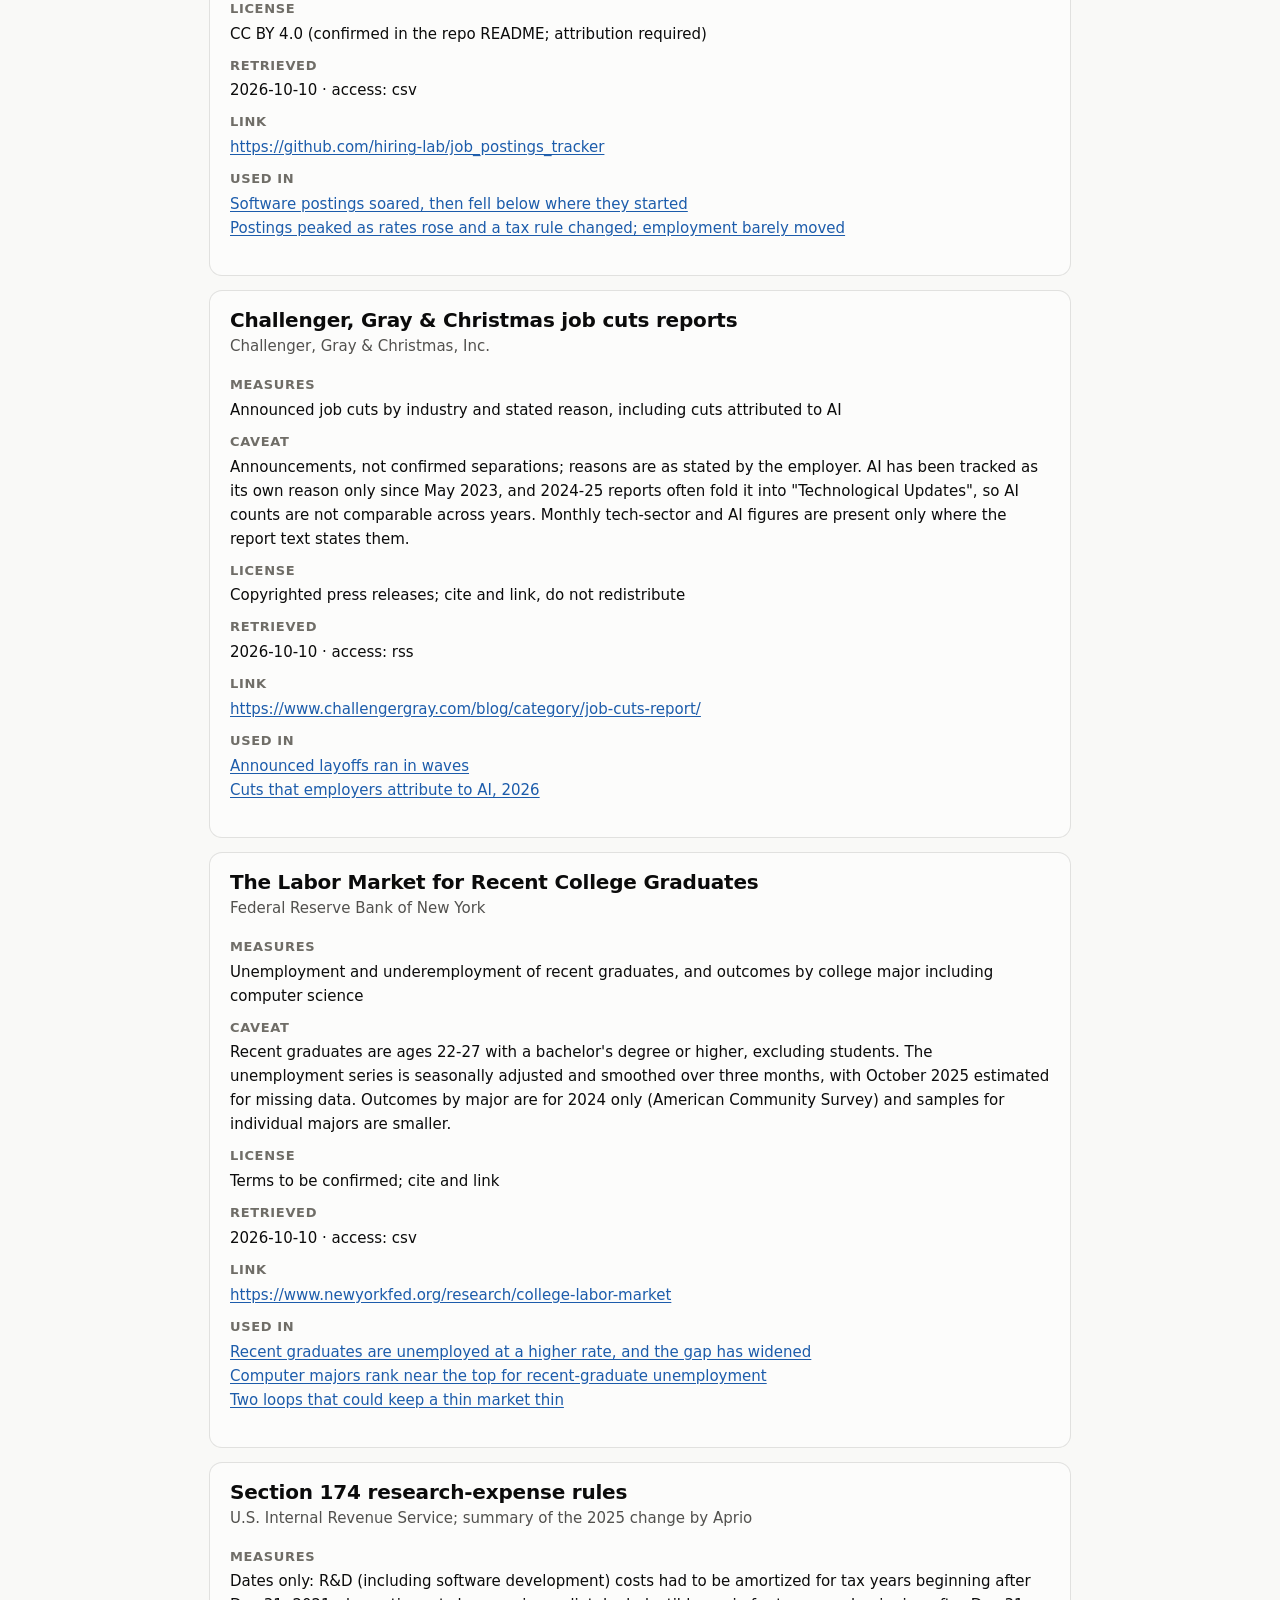
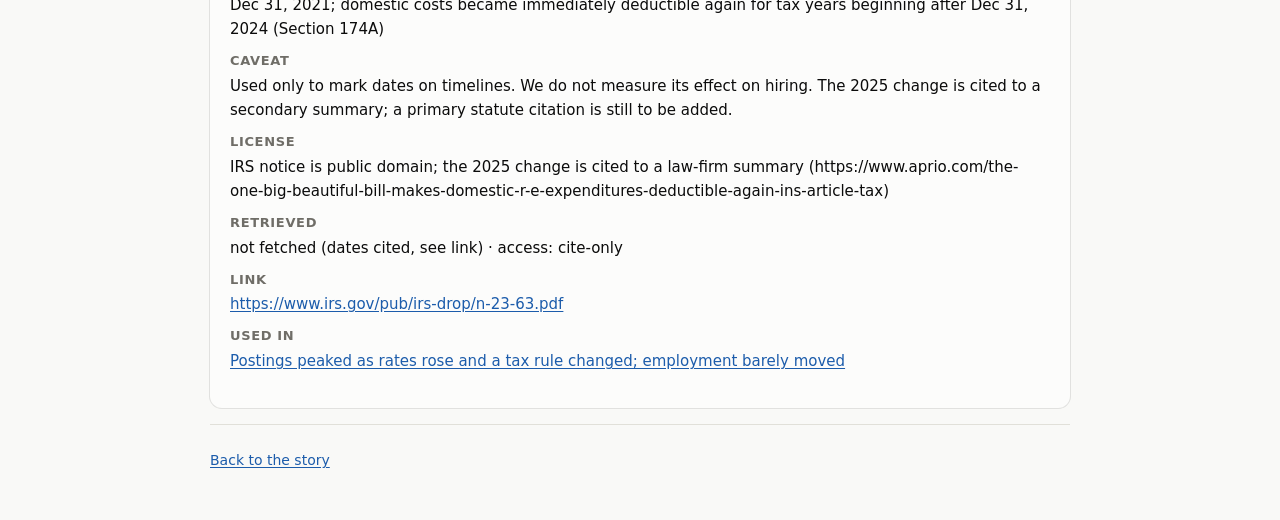
==== commit ae82da62: "Add chapter 6: causes table, quits chart, and loop diagrams Co-Authored-By: Claude Sonnet 5.5 <norep" ====
--- a/site/sources.html
+++ b/site/sources.html
@@ -12,7 +12,7 @@
     <dt>Measures</dt><dd>Fed funds rate, U-6 underemployment, information-sector employment, JOLTS aggregates</dd>
     <dt>Caveat</dt><dd>Series are revised; we record the fetch date for every pull.</dd>
     <dt>License</dt><dd>Public data; each series keeps its original publisher&#x27;s terms</dd>
-    <dt>Retrieved</dt><dd>2026-10-10 · access: csv</dd>
+    <dt>Retrieved</dt><dd>2026-10-11 · access: csv</dd>
     <dt>Link</dt><dd><a href="https://fred.stlouisfed.org/">https://fred.stlouisfed.org/</a></dd>
     <dt>Used in</dt><dd class="used-in"><a href="index.html#fig-turn">Postings peaked as rates rose and a tax rule changed; employment barely moved</a><br><a href="index.html#fig-gap-ratio">Openings per hire peaked in 2022 and fell to a multi-year low in 2026</a><br><a href="index.html#fig-broad">The headline rate leaves out a group that has grown</a></dd>
   </dl>
@@ -25,7 +25,7 @@
     <dt>License</dt><dd>Public domain (U.S. government work)</dd>
     <dt>Retrieved</dt><dd>2026-10-10 · access: api</dd>
     <dt>Link</dt><dd><a href="https://www.bls.gov/jlt/">https://www.bls.gov/jlt/</a></dd>
-    <dt>Used in</dt><dd class="used-in"><a href="index.html#fig-layoffs">Information-sector layoffs ran above 2019 levels in early 2026, then eased</a><br><a href="index.html#fig-gap-levels">Openings fell much faster than hires</a><br><a href="index.html#fig-gap-ratio">Openings per hire peaked in 2022 and fell to a multi-year low in 2026</a></dd>
+    <dt>Used in</dt><dd class="used-in"><a href="index.html#fig-layoffs">Information-sector layoffs ran above 2019 levels in early 2026, then eased</a><br><a href="index.html#fig-gap-levels">Openings fell much faster than hires</a><br><a href="index.html#fig-gap-ratio">Openings per hire peaked in 2022 and fell to a multi-year low in 2026</a><br><a href="index.html#fig-quits">Fewer people are quitting, and fewer are being hired</a><br><a href="index.html#fig-loops">Two loops that could keep a thin market thin</a></dd>
   </dl>
 </article><article id="indeed_hl">
   <h2>Indeed Hiring Lab job postings tracker</h2>
@@ -58,7 +58,7 @@
     <dt>License</dt><dd>Terms to be confirmed; cite and link</dd>
     <dt>Retrieved</dt><dd>2026-10-10 · access: csv</dd>
     <dt>Link</dt><dd><a href="https://www.newyorkfed.org/research/college-labor-market">https://www.newyorkfed.org/research/college-labor-market</a></dd>
-    <dt>Used in</dt><dd class="used-in"><a href="index.html#fig-grads">Recent graduates are unemployed at a higher rate, and the gap has widened</a><br><a href="index.html#fig-majors">Computer majors rank near the top for recent-graduate unemployment</a></dd>
+    <dt>Used in</dt><dd class="used-in"><a href="index.html#fig-grads">Recent graduates are unemployed at a higher rate, and the gap has widened</a><br><a href="index.html#fig-majors">Computer majors rank near the top for recent-graduate unemployment</a><br><a href="index.html#fig-loops">Two loops that could keep a thin market thin</a></dd>
   </dl>
 </article><article id="sec174">
   <h2>Section 174 research-expense rules</h2>
--- a/site/assets/style.css
+++ b/site/assets/style.css
@@ -120,3 +120,31 @@
   .tile .val { font-size: 28px; }
   figure { padding: 14px 10px 10px; border-radius: 10px; }
 }
+
+/* chapter 6: causes table and loop diagram */
+.table-wrap { overflow-x: auto; margin: 24px 0; border-radius: 12px; box-shadow: 0 0 0 1px var(--ring); background: var(--surface); }
+table.causes { border-collapse: collapse; width: 100%; min-width: 720px; font-size: 14.5px; line-height: 1.45; }
+table.causes th { text-align: left; font-size: 12px; text-transform: uppercase; letter-spacing: .05em; color: var(--muted); padding: 12px 14px; border-bottom: 1px solid var(--grid); }
+table.causes td { vertical-align: top; padding: 12px 14px; border-bottom: 1px solid var(--grid); }
+table.causes tr:last-child td { border-bottom: 0; }
+table.causes td:first-child { font-weight: 600; width: 19%; }
+.badge { display: inline-flex; gap: 7px; align-items: center; font-weight: 600; white-space: nowrap; }
+.badge svg { flex: none; align-self: center; }
+.loops svg { display: block; width: 100%; height: auto; color: var(--ink); }
+.loops .node { fill: var(--surface); stroke-width: 1.5; }
+.loops .node.meas { stroke: var(--s1); }
+.loops .node.infer { stroke: var(--ink-2); stroke-dasharray: 5 4; }
+.loops .shock { fill: var(--surface); stroke: var(--ink); stroke-width: 1.5; }
+.loops text { fill: var(--ink); font-family: system-ui, -apple-system, "Segoe UI", sans-serif; }
+.loops .nt { font-size: 12.5px; font-weight: 600; }
+.loops .ns { font-size: 11px; fill: var(--ink-2); }
+.loops .el { font-size: 11px; fill: var(--ink-2); }
+.loops .lt { font-size: 13.5px; font-weight: 650; }
+.loops .edge { fill: none; stroke: var(--ink-2); stroke-width: 1.5; }
+.loops .rr { fill: var(--surface); stroke: var(--s1); stroke-width: 1.5; }
+.loops .rl { font-size: 12px; font-weight: 700; text-anchor: middle; }
+.loops .leg { font-size: 11.5px; fill: var(--ink-2); }
+@media (max-width: 560px) { .loops svg { min-width: 640px; } .loops .scroll { overflow-x: auto; } }
+
+.hint { display: none; font-size: 13px; color: var(--muted); margin: 0 0 8px; }
+@media (max-width: 560px) { .hint { display: block; } }
